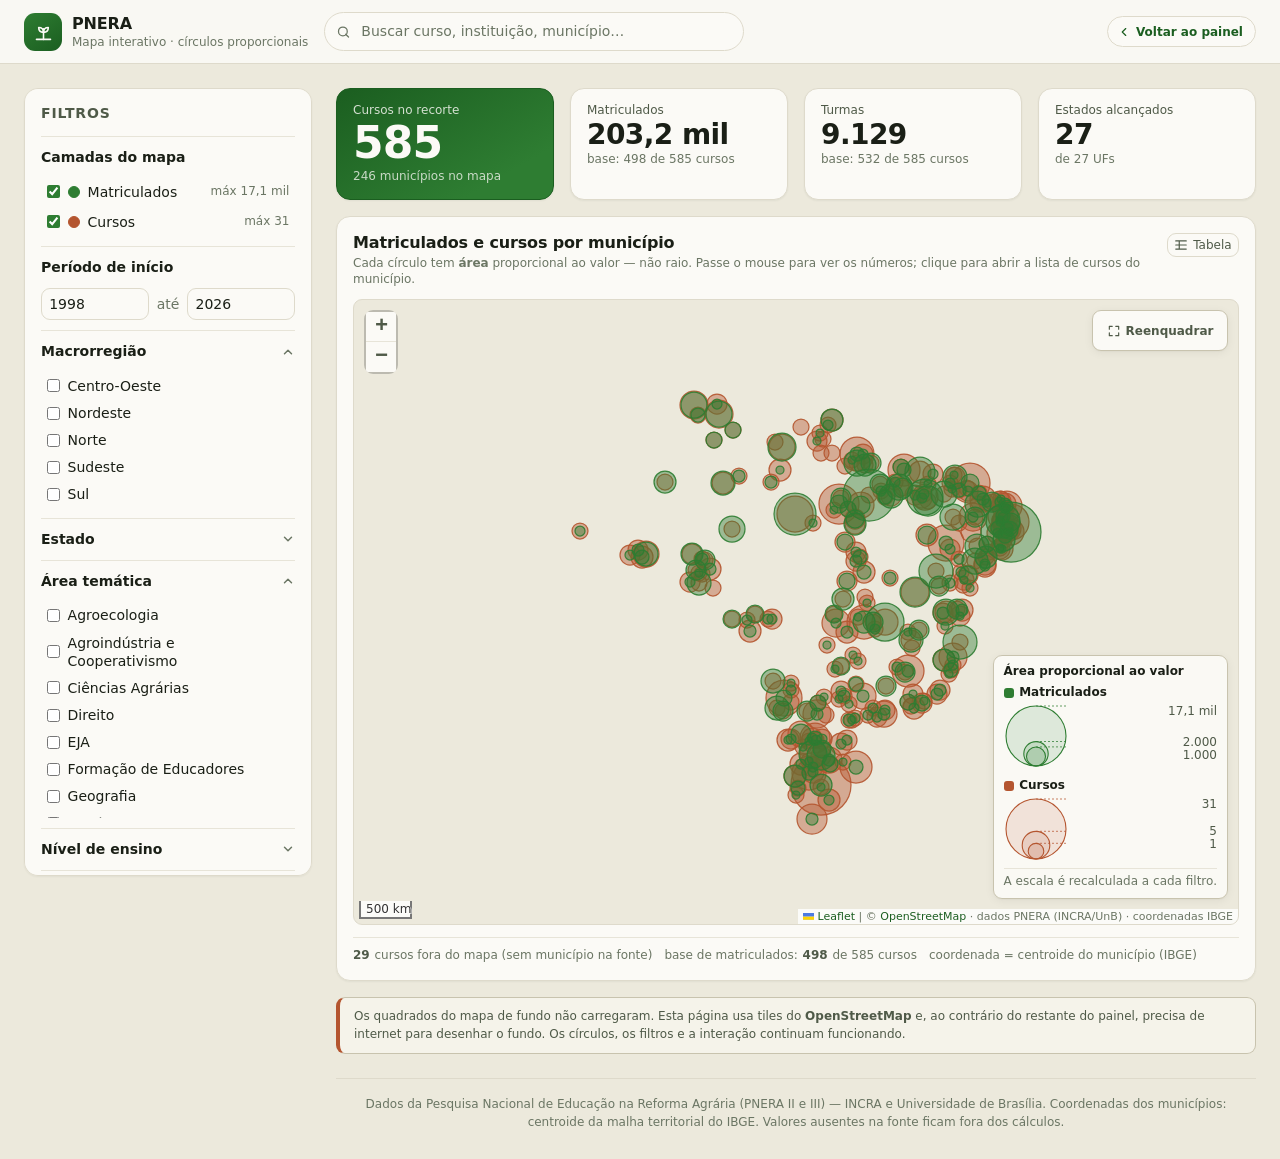
==== maps-interativo.html @ f341c3a2 "adicionado campo para selecionar todas as instituições de ensino / adicionar novo filtro cursos conc" ====
<!DOCTYPE html>
<html lang="pt-BR">
<head>
  <meta charset="utf-8">
  <meta name="viewport" content="width=device-width, initial-scale=1">
  <meta http-equiv="Cache-Control" content="no-cache">
  <title>PNERA — Mapa interativo dos cursos do Pronera</title>
  <meta name="description" content="Mapa interativo de círculos proporcionais: matriculados e cursos do Pronera por município, sobre base OpenStreetMap.">
  <link rel="icon" href="data:image/svg+xml,%3Csvg xmlns='http://www.w3.org/2000/svg' viewBox='0 0 32 32'%3E%3Crect width='32' height='32' rx='8' fill='%232E7D32'/%3E%3Cpath d='M16 27V12M16 18c-5 0-8-3-8-8 5 0 8 3 8 8zm0 0c5 0 8-3 8-8-5 0-8 3-8 8z' stroke='%23FBFAF6' stroke-width='2' stroke-linecap='round' fill='none'/%3E%3C/svg%3E">
  <!--
    Selo ?v= nos assets proprios, como no index.html: o projeto e estatico e sem
    build, entao o navegador cacheia CSS/JS por caminho. Ao publicar qualquer
    mudanca em assets/, incremente o numero em TODAS as linhas com ?v= aqui e no
    index.html. O vendor (bootstrap, chart.js, leaflet) fica de fora.
  -->
  <link rel="stylesheet" href="assets/vendor/bootstrap.min.css">
  <link rel="stylesheet" href="assets/vendor/leaflet.css">
  <link rel="stylesheet" href="assets/css/theme.css?v=11">
  <link rel="stylesheet" href="assets/css/app.css?v=11">
  <link rel="stylesheet" href="assets/css/maps-interativo.css?v=11">
</head>
<body>
  <a class="skip-link" href="#mapa">Ir para o mapa</a>

  <header class="topbar">
    <a class="brand" href="index.html">
      <span class="brand__mark" aria-hidden="true">
        <svg viewBox="0 0 24 24" fill="none" stroke="currentColor" stroke-width="1.8" stroke-linecap="round" stroke-linejoin="round">
          <path d="M12 21V9"/>
          <path d="M12 13c-3.5 0-5.5-2-5.5-5.5C10 7.5 12 9.5 12 13z"/>
          <path d="M12 13c3.5 0 5.5-2 5.5-5.5C14 7.5 12 9.5 12 13z"/>
          <path d="M4 21h16"/>
        </svg>
      </span>
      <span>
        <span class="brand__title">PNERA</span>
        <span class="brand__sub d-block">Mapa interativo · círculos proporcionais</span>
      </span>
    </a>

    <div class="topbar__search">
      <svg viewBox="0 0 24 24" fill="none" stroke="currentColor" stroke-width="2" stroke-linecap="round" aria-hidden="true">
        <circle cx="11" cy="11" r="7"/><path d="M20 20l-4.5-4.5"/>
      </svg>
      <label class="visually-hidden" for="busca">Buscar curso, instituição ou município</label>
      <input type="search" id="busca" placeholder="Buscar curso, instituição, município…" autocomplete="off">
      <button type="button" class="clear-search" aria-label="Limpar busca" hidden>&times;</button>
    </div>

    <button class="icon-btn d-lg-none ms-auto" type="button" data-bs-toggle="offcanvas"
            data-bs-target="#offcanvasFiltros" aria-controls="offcanvasFiltros">
      <svg viewBox="0 0 24 24" fill="none" stroke="currentColor" stroke-width="2" stroke-linecap="round" aria-hidden="true">
        <path d="M4 6h16M7 12h10M10 18h4"/>
      </svg>
      Filtros
    </button>

    <a class="topbar__back d-none d-lg-inline-flex ms-auto" href="index.html">
      <svg viewBox="0 0 24 24" fill="none" stroke="currentColor" stroke-width="2" stroke-linecap="round" stroke-linejoin="round" aria-hidden="true">
        <path d="M15 18l-6-6 6-6"/>
      </svg>
      Voltar ao painel
    </a>
  </header>

  <div class="shell">
    <aside class="filters-desktop" aria-label="Filtros do mapa">
      <div class="filters-panel" id="filtros-desktop"></div>
    </aside>

    <div class="offcanvas offcanvas-start d-lg-none" tabindex="-1" id="offcanvasFiltros"
         aria-labelledby="offcanvasFiltrosTitulo">
      <div class="offcanvas-header">
        <h2 class="offcanvas-title h6 mb-0" id="offcanvasFiltrosTitulo">Filtros</h2>
        <button type="button" class="btn-close" data-bs-dismiss="offcanvas" aria-label="Fechar"></button>
      </div>
      <div class="offcanvas-body">
        <div class="filters-panel" id="filtros-mobile"></div>
      </div>
    </div>

    <!-- Mesma mecanica do painel: a lista de filtros ativos mora ao lado. -->
    <div class="offcanvas offcanvas-end chips-panel" tabindex="-1" id="offcanvasAtivos"
         aria-labelledby="offcanvasAtivosTitulo">
      <div class="offcanvas-header">
        <h2 class="offcanvas-title h6 mb-0" id="offcanvasAtivosTitulo">Filtros ativos</h2>
        <button type="button" class="btn-close" data-bs-dismiss="offcanvas" aria-label="Fechar"></button>
      </div>
      <div class="offcanvas-body">
        <div class="chips__list" id="chips-lista"></div>
      </div>
      <div class="chips-panel__foot">
        <button type="button" class="btn btn-outline-secondary w-100 js-limpar-chips">
          Limpar todos os filtros
        </button>
      </div>
    </div>

    <main>
      <h1 class="visually-hidden">Mapa interativo dos cursos do Pronera por município</h1>

      <div class="chips" id="chips" aria-live="polite" aria-label="Filtros ativos"></div>
      <div class="kpi-row" id="kpis"></div>

      <section class="card" aria-labelledby="tituloMapa">
        <div class="card__head">
          <div>
            <h2 class="card__title" id="tituloMapa">Matriculados e cursos por município</h2>
            <p class="card__hint">
              Cada círculo tem <strong>área</strong> proporcional ao valor — não raio.
              Passe o mouse para ver os números; clique para abrir a lista de cursos do município.
            </p>
          </div>
          <div class="card__tools">
            <button type="button" class="icon-btn" id="btnTabela" aria-pressed="false">
              <svg viewBox="0 0 24 24" fill="none" stroke="currentColor" stroke-width="2" stroke-linecap="round" aria-hidden="true">
                <path d="M3 5h18M3 12h18M3 19h18M9 5v14"/>
              </svg>
              Tabela
            </button>
          </div>
        </div>

        <div id="mapa" class="mapa" tabindex="-1"></div>
        <div class="table-view" id="tabelaMun" hidden></div>

        <div class="card__foot" id="rodapeMapa"></div>
      </section>

      <p class="aviso-rede" id="avisoRede" hidden>
        Os quadrados do mapa de fundo não carregaram. Esta página usa tiles do
        <strong>OpenStreetMap</strong> e, ao contrário do restante do painel, precisa de
        internet para desenhar o fundo. Os círculos, os filtros e a interação continuam
        funcionando.
      </p>

      <footer class="mt-4 pt-3 text-center" style="border-top:1px solid var(--border)">
        <p class="mb-1" style="font-size:var(--step--1);color:var(--ink-muted)">
          Dados da Pesquisa Nacional de Educação na Reforma Agrária (PNERA II e III) —
          INCRA e Universidade de Brasília. Coordenadas dos municípios: centroide da malha
          territorial do IBGE. Valores ausentes na fonte ficam fora dos cálculos.
        </p>
      </footer>
    </main>
  </div>

  <!-- Detalhe dos cursos de um municipio -->
  <div class="modal fade" id="modalMunicipio" tabindex="-1" aria-labelledby="modalMunicipioTitulo" aria-hidden="true">
    <div class="modal-dialog modal-lg modal-dialog-scrollable modal-dialog-centered">
      <div class="modal-content" style="background:var(--surface);border-color:var(--border)">
        <div class="modal-header">
          <h2 class="modal-title h6 mb-0" id="modalMunicipioTitulo"></h2>
          <button type="button" class="btn-close" data-bs-dismiss="modal" aria-label="Fechar"></button>
        </div>
        <div class="modal-body"></div>
      </div>
    </div>
  </div>

  <script src="assets/vendor/bootstrap.bundle.min.js"></script>
  <script src="assets/vendor/leaflet.js"></script>
  <script src="assets/js/dataset.js?v=11"></script>
  <script src="assets/js/data.js?v=11"></script>
  <script src="assets/js/municipio-coords.js?v=11"></script>
  <script src="assets/js/maps-interativo.js?v=11"></script>
</body>
</html>
---- assets/vendor/leaflet.css ----
/* required styles */

.leaflet-pane,
.leaflet-tile,
.leaflet-marker-icon,
.leaflet-marker-shadow,
.leaflet-tile-container,
.leaflet-pane > svg,
.leaflet-pane > canvas,
.leaflet-zoom-box,
.leaflet-image-layer,
.leaflet-layer {
	position: absolute;
	left: 0;
	top: 0;
	}
.leaflet-container {
	overflow: hidden;
	}
.leaflet-tile,
.leaflet-marker-icon,
.leaflet-marker-shadow {
	-webkit-user-select: none;
	   -moz-user-select: none;
	        user-select: none;
	  -webkit-user-drag: none;
	}
/* Prevents IE11 from highlighting tiles in blue */
.leaflet-tile::selection {
	background: transparent;
}
/* Safari renders non-retina tile on retina better with this, but Chrome is worse */
.leaflet-safari .leaflet-tile {
	image-rendering: -webkit-optimize-contrast;
	}
/* hack that prevents hw layers "stretching" when loading new tiles */
.leaflet-safari .leaflet-tile-container {
	width: 1600px;
	height: 1600px;
	-webkit-transform-origin: 0 0;
	}
.leaflet-marker-icon,
.leaflet-marker-shadow {
	display: block;
	}
/* .leaflet-container svg: reset svg max-width decleration shipped in Joomla! (joomla.org) 3.x */
/* .leaflet-container img: map is broken in FF if you have max-width: 100% on tiles */
.leaflet-container .leaflet-overlay-pane svg {
	max-width: none !important;
	max-height: none !important;
	}
.leaflet-container .leaflet-marker-pane img,
.leaflet-container .leaflet-shadow-pane img,
.leaflet-container .leaflet-tile-pane img,
.leaflet-container img.leaflet-image-layer,
.leaflet-container .leaflet-tile {
	max-width: none !important;
	max-height: none !important;
	width: auto;
	padding: 0;
	}

.leaflet-container img.leaflet-tile {
	/* See: https://bugs.chromium.org/p/chromium/issues/detail?id=600120 */
	mix-blend-mode: plus-lighter;
}

.leaflet-container.leaflet-touch-zoom {
	-ms-touch-action: pan-x pan-y;
	touch-action: pan-x pan-y;
	}
.leaflet-container.leaflet-touch-drag {
	-ms-touch-action: pinch-zoom;
	/* Fallback for FF which doesn't support pinch-zoom */
	touch-action: none;
	touch-action: pinch-zoom;
}
.leaflet-container.leaflet-touch-drag.leaflet-touch-zoom {
	-ms-touch-action: none;
	touch-action: none;
}
.leaflet-container {
	-webkit-tap-highlight-color: transparent;
}
.leaflet-container a {
	-webkit-tap-highlight-color: rgba(51, 181, 229, 0.4);
}
.leaflet-tile {
	filter: inherit;
	visibility: hidden;
	}
.leaflet-tile-loaded {
	visibility: inherit;
	}
.leaflet-zoom-box {
	width: 0;
	height: 0;
	-moz-box-sizing: border-box;
	     box-sizing: border-box;
	z-index: 800;
	}
/* workaround for https://bugzilla.mozilla.org/show_bug.cgi?id=888319 */
.leaflet-overlay-pane svg {
	-moz-user-select: none;
	}

.leaflet-pane         { z-index: 400; }

.leaflet-tile-pane    { z-index: 200; }
.leaflet-overlay-pane { z-index: 400; }
.leaflet-shadow-pane  { z-index: 500; }
.leaflet-marker-pane  { z-index: 600; }
.leaflet-tooltip-pane   { z-index: 650; }
.leaflet-popup-pane   { z-index: 700; }

.leaflet-map-pane canvas { z-index: 100; }
.leaflet-map-pane svg    { z-index: 200; }

.leaflet-vml-shape {
	width: 1px;
	height: 1px;
	}
.lvml {
	behavior: url(#default#VML);
	display: inline-block;
	position: absolute;
	}


/* control positioning */

.leaflet-control {
	position: relative;
	z-index: 800;
	pointer-events: visiblePainted; /* IE 9-10 doesn't have auto */
	pointer-events: auto;
	}
.leaflet-top,
.leaflet-bottom {
	position: absolute;
	z-index: 1000;
	pointer-events: none;
	}
.leaflet-top {
	top: 0;
	}
.leaflet-right {
	right: 0;
	}
.leaflet-bottom {
	bottom: 0;
	}
.leaflet-left {
	left: 0;
	}
.leaflet-control {
	float: left;
	clear: both;
	}
.leaflet-right .leaflet-control {
	float: right;
	}
.leaflet-top .leaflet-control {
	margin-top: 10px;
	}
.leaflet-bottom .leaflet-control {
	margin-bottom: 10px;
	}
.leaflet-left .leaflet-control {
	margin-left: 10px;
	}
.leaflet-right .leaflet-control {
	margin-right: 10px;
	}


/* zoom and fade animations */

.leaflet-fade-anim .leaflet-popup {
	opacity: 0;
	-webkit-transition: opacity 0.2s linear;
	   -moz-transition: opacity 0.2s linear;
	        transition: opacity 0.2s linear;
	}
.leaflet-fade-anim .leaflet-map-pane .leaflet-popup {
	opacity: 1;
	}
.leaflet-zoom-animated {
	-webkit-transform-origin: 0 0;
	    -ms-transform-origin: 0 0;
	        transform-origin: 0 0;
	}
svg.leaflet-zoom-animated {
	will-change: transform;
}

.leaflet-zoom-anim .leaflet-zoom-animated {
	-webkit-transition: -webkit-transform 0.25s cubic-bezier(0,0,0.25,1);
	   -moz-transition:    -moz-transform 0.25s cubic-bezier(0,0,0.25,1);
	        transition:         transform 0.25s cubic-bezier(0,0,0.25,1);
	}
.leaflet-zoom-anim .leaflet-tile,
.leaflet-pan-anim .leaflet-tile {
	-webkit-transition: none;
	   -moz-transition: none;
	        transition: none;
	}

.leaflet-zoom-anim .leaflet-zoom-hide {
	visibility: hidden;
	}


/* cursors */

.leaflet-interactive {
	cursor: pointer;
	}
.leaflet-grab {
	cursor: -webkit-grab;
	cursor:    -moz-grab;
	cursor:         grab;
	}
.leaflet-crosshair,
.leaflet-crosshair .leaflet-interactive {
	cursor: crosshair;
	}
.leaflet-popup-pane,
.leaflet-control {
	cursor: auto;
	}
.leaflet-dragging .leaflet-grab,
.leaflet-dragging .leaflet-grab .leaflet-interactive,
.leaflet-dragging .leaflet-marker-draggable {
	cursor: move;
	cursor: -webkit-grabbing;
	cursor:    -moz-grabbing;
	cursor:         grabbing;
	}

/* marker & overlays interactivity */
.leaflet-marker-icon,
.leaflet-marker-shadow,
.leaflet-image-layer,
.leaflet-pane > svg path,
.leaflet-tile-container {
	pointer-events: none;
	}

.leaflet-marker-icon.leaflet-interactive,
.leaflet-image-layer.leaflet-interactive,
.leaflet-pane > svg path.leaflet-interactive,
svg.leaflet-image-layer.leaflet-interactive path {
	pointer-events: visiblePainted; /* IE 9-10 doesn't have auto */
	pointer-events: auto;
	}

/* visual tweaks */

.leaflet-container {
	background: #ddd;
	outline-offset: 1px;
	}
.leaflet-container a {
	color: #0078A8;
	}
.leaflet-zoom-box {
	border: 2px dotted #38f;
	background: rgba(255,255,255,0.5);
	}


/* general typography */
.leaflet-container {
	font-family: "Helvetica Neue", Arial, Helvetica, sans-serif;
	font-size: 12px;
	font-size: 0.75rem;
	line-height: 1.5;
	}


/* general toolbar styles */

.leaflet-bar {
	box-shadow: 0 1px 5px rgba(0,0,0,0.65);
	border-radius: 4px;
	}
.leaflet-bar a {
	background-color: #fff;
	border-bottom: 1px solid #ccc;
	width: 26px;
	height: 26px;
	line-height: 26px;
	display: block;
	text-align: center;
	text-decoration: none;
	color: black;
	}
.leaflet-bar a,
.leaflet-control-layers-toggle {
	background-position: 50% 50%;
	background-repeat: no-repeat;
	display: block;
	}
.leaflet-bar a:hover,
.leaflet-bar a:focus {
	background-color: #f4f4f4;
	}
.leaflet-bar a:first-child {
	border-top-left-radius: 4px;
	border-top-right-radius: 4px;
	}
.leaflet-bar a:last-child {
	border-bottom-left-radius: 4px;
	border-bottom-right-radius: 4px;
	border-bottom: none;
	}
.leaflet-bar a.leaflet-disabled {
	cursor: default;
	background-color: #f4f4f4;
	color: #bbb;
	}

.leaflet-touch .leaflet-bar a {
	width: 30px;
	height: 30px;
	line-height: 30px;
	}
.leaflet-touch .leaflet-bar a:first-child {
	border-top-left-radius: 2px;
	border-top-right-radius: 2px;
	}
.leaflet-touch .leaflet-bar a:last-child {
	border-bottom-left-radius: 2px;
	border-bottom-right-radius: 2px;
	}

/* zoom control */

.leaflet-control-zoom-in,
.leaflet-control-zoom-out {
	font: bold 18px 'Lucida Console', Monaco, monospace;
	text-indent: 1px;
	}

.leaflet-touch .leaflet-control-zoom-in, .leaflet-touch .leaflet-control-zoom-out  {
	font-size: 22px;
	}


/* layers control */

.leaflet-control-layers {
	box-shadow: 0 1px 5px rgba(0,0,0,0.4);
	background: #fff;
	border-radius: 5px;
	}
.leaflet-control-layers-toggle {
	background-image: url(images/layers.png);
	width: 36px;
	height: 36px;
	}
.leaflet-retina .leaflet-control-layers-toggle {
	background-image: url(images/layers-2x.png);
	background-size: 26px 26px;
	}
.leaflet-touch .leaflet-control-layers-toggle {
	width: 44px;
	height: 44px;
	}
.leaflet-control-layers .leaflet-control-layers-list,
.leaflet-control-layers-expanded .leaflet-control-layers-toggle {
	display: none;
	}
.leaflet-control-layers-expanded .leaflet-control-layers-list {
	display: block;
	position: relative;
	}
.leaflet-control-layers-expanded {
	padding: 6px 10px 6px 6px;
	color: #333;
	background: #fff;
	}
.leaflet-control-layers-scrollbar {
	overflow-y: scroll;
	overflow-x: hidden;
	padding-right: 5px;
	}
.leaflet-control-layers-selector {
	margin-top: 2px;
	position: relative;
	top: 1px;
	}
.leaflet-control-layers label {
	display: block;
	font-size: 13px;
	font-size: 1.08333em;
	}
.leaflet-control-layers-separator {
	height: 0;
	border-top: 1px solid #ddd;
	margin: 5px -10px 5px -6px;
	}

/* Default icon URLs */
.leaflet-default-icon-path { /* used only in path-guessing heuristic, see L.Icon.Default */
	background-image: url(images/marker-icon.png);
	}


/* attribution and scale controls */

.leaflet-container .leaflet-control-attribution {
	background: #fff;
	background: rgba(255, 255, 255, 0.8);
	margin: 0;
	}
.leaflet-control-attribution,
.leaflet-control-scale-line {
	padding: 0 5px;
	color: #333;
	line-height: 1.4;
	}
.leaflet-control-attribution a {
	text-decoration: none;
	}
.leaflet-control-attribution a:hover,
.leaflet-control-attribution a:focus {
	text-decoration: underline;
	}
.leaflet-attribution-flag {
	display: inline !important;
	vertical-align: baseline !important;
	width: 1em;
	height: 0.6669em;
	}
.leaflet-left .leaflet-control-scale {
	margin-left: 5px;
	}
.leaflet-bottom .leaflet-control-scale {
	margin-bottom: 5px;
	}
.leaflet-control-scale-line {
	border: 2px solid #777;
	border-top: none;
	line-height: 1.1;
	padding: 2px 5px 1px;
	white-space: nowrap;
	-moz-box-sizing: border-box;
	     box-sizing: border-box;
	background: rgba(255, 255, 255, 0.8);
	text-shadow: 1px 1px #fff;
	}
.leaflet-control-scale-line:not(:first-child) {
	border-top: 2px solid #777;
	border-bottom: none;
	margin-top: -2px;
	}
.leaflet-control-scale-line:not(:first-child):not(:last-child) {
	border-bottom: 2px solid #777;
	}

.leaflet-touch .leaflet-control-attribution,
.leaflet-touch .leaflet-control-layers,
.leaflet-touch .leaflet-bar {
	box-shadow: none;
	}
.leaflet-touch .leaflet-control-layers,
.leaflet-touch .leaflet-bar {
	border: 2px solid rgba(0,0,0,0.2);
	background-clip: padding-box;
	}


/* popup */

.leaflet-popup {
	position: absolute;
	text-align: center;
	margin-bottom: 20px;
	}
.leaflet-popup-content-wrapper {
	padding: 1px;
	text-align: left;
	border-radius: 12px;
	}
.leaflet-popup-content {
	margin: 13px 24px 13px 20px;
	line-height: 1.3;
	font-size: 13px;
	font-size: 1.08333em;
	min-height: 1px;
	}
.leaflet-popup-content p {
	margin: 17px 0;
	margin: 1.3em 0;
	}
.leaflet-popup-tip-container {
	width: 40px;
	height: 20px;
	position: absolute;
	left: 50%;
	margin-top: -1px;
	margin-left: -20px;
	overflow: hidden;
	pointer-events: none;
	}
.leaflet-popup-tip {
	width: 17px;
	height: 17px;
	padding: 1px;

	margin: -10px auto 0;
	pointer-events: auto;

	-webkit-transform: rotate(45deg);
	   -moz-transform: rotate(45deg);
	    -ms-transform: rotate(45deg);
	        transform: rotate(45deg);
	}
.leaflet-popup-content-wrapper,
.leaflet-popup-tip {
	background: white;
	color: #333;
	box-shadow: 0 3px 14px rgba(0,0,0,0.4);
	}
.leaflet-container a.leaflet-popup-close-button {
	position: absolute;
	top: 0;
	right: 0;
	border: none;
	text-align: center;
	width: 24px;
	height: 24px;
	font: 16px/24px Tahoma, Verdana, sans-serif;
	color: #757575;
	text-decoration: none;
	background: transparent;
	}
.leaflet-container a.leaflet-popup-close-button:hover,
.leaflet-container a.leaflet-popup-close-button:focus {
	color: #585858;
	}
.leaflet-popup-scrolled {
	overflow: auto;
	}

.leaflet-oldie .leaflet-popup-content-wrapper {
	-ms-zoom: 1;
	}
.leaflet-oldie .leaflet-popup-tip {
	width: 24px;
	margin: 0 auto;

	-ms-filter: "progid:DXImageTransform.Microsoft.Matrix(M11=0.70710678, M12=0.70710678, M21=-0.70710678, M22=0.70710678)";
	filter: progid:DXImageTransform.Microsoft.Matrix(M11=0.70710678, M12=0.70710678, M21=-0.70710678, M22=0.70710678);
	}

.leaflet-oldie .leaflet-control-zoom,
.leaflet-oldie .leaflet-control-layers,
.leaflet-oldie .leaflet-popup-content-wrapper,
.leaflet-oldie .leaflet-popup-tip {
	border: 1px solid #999;
	}


/* div icon */

.leaflet-div-icon {
	background: #fff;
	border: 1px solid #666;
	}


/* Tooltip */
/* Base styles for the element that has a tooltip */
.leaflet-tooltip {
	position: absolute;
	padding: 6px;
	background-color: #fff;
	border: 1px solid #fff;
	border-radius: 3px;
	color: #222;
	white-space: nowrap;
	-webkit-user-select: none;
	-moz-user-select: none;
	-ms-user-select: none;
	user-select: none;
	pointer-events: none;
	box-shadow: 0 1px 3px rgba(0,0,0,0.4);
	}
.leaflet-tooltip.leaflet-interactive {
	cursor: pointer;
	pointer-events: auto;
	}
.leaflet-tooltip-top:before,
.leaflet-tooltip-bottom:before,
.leaflet-tooltip-left:before,
.leaflet-tooltip-right:before {
	position: absolute;
	pointer-events: none;
	border: 6px solid transparent;
	background: transparent;
	content: "";
	}

/* Directions */

.leaflet-tooltip-bottom {
	margin-top: 6px;
}
.leaflet-tooltip-top {
	margin-top: -6px;
}
.leaflet-tooltip-bottom:before,
.leaflet-tooltip-top:before {
	left: 50%;
	margin-left: -6px;
	}
.leaflet-tooltip-top:before {
	bottom: 0;
	margin-bottom: -12px;
	border-top-color: #fff;
	}
.leaflet-tooltip-bottom:before {
	top: 0;
	margin-top: -12px;
	margin-left: -6px;
	border-bottom-color: #fff;
	}
.leaflet-tooltip-left {
	margin-left: -6px;
}
.leaflet-tooltip-right {
	margin-left: 6px;
}
.leaflet-tooltip-left:before,
.leaflet-tooltip-right:before {
	top: 50%;
	margin-top: -6px;
	}
.leaflet-tooltip-left:before {
	right: 0;
	margin-right: -12px;
	border-left-color: #fff;
	}
.leaflet-tooltip-right:before {
	left: 0;
	margin-left: -12px;
	border-right-color: #fff;
	}

/* Printing */

@media print {
	/* Prevent printers from removing background-images of controls. */
	.leaflet-control {
		-webkit-print-color-adjust: exact;
		print-color-adjust: exact;
		}
	}
---- assets/css/theme.css ----
/* =============================================================================
   PNERA — design tokens
   Paleta "agro" light. Todos os valores foram validados (nao escolhidos a olho):
   - Categoricas: 7 slots, ordem fixa, pior par adjacente CVD ΔE 16.6 e visao
     normal ΔE 20.6 (OKLab x100; alvo 8 / piso 15). Os tres primeiros slots
     tambem passam em "all-pairs", exigencia de mapa e dispersao.
   - Slots 2 (milho) e 6 (broto) ficam abaixo de 3:1 na superficie: por isso todo
     grafico traz rotulo direto e uma visao em tabela.
   - Rampa sequencial: verde, 5 passos, lightness monotona e degraus >= 0.06.
     O passo mais claro recua ate a superficie de proposito ("perto de zero" na
     matriz area x nivel). O mapa e monocromatico: a malha das UFs fica no
     neutro --seq-empty e o dado vive nos circulos por municipio.
   - Tinta: primaria 16.1:1, secundaria 7.0:1, muted 4.6:1 sobre a superficie.
   ========================================================================== */

:root {
  color-scheme: light;

  /* --- superficies --------------------------------------------------------- */
  --surface: #FBFAF6;          /* superficie dos cartoes e dos graficos */
  --surface-2: #F5F3EA;        /* faixas internas, cabecalho de tabela */
  --plane: #ECE9DC;            /* plano da pagina, tom trigo */
  --plane-deep: #E3DFCD;

  /* --- tinta --------------------------------------------------------------- */
  --ink: #1A1F16;
  --ink-2: #4F5A48;
  --ink-muted: #6B7664;
  --ink-on-dark: #FBFAF6;

  /* --- linhas -------------------------------------------------------------- */
  --grid: #E7E4D8;
  --baseline: #CFCBBB;
  --border: #DEDACB;
  --border-strong: #C8C3AE;
  --ring: rgba(46, 125, 50, 0.28);

  /* --- categoricas (ordem fixa — nunca reciclar, nunca gerar um 8o) -------- */
  --series-1: #2E7D32;   /* folha    */
  --series-2: #D9A81C;   /* milho    */
  --series-3: #0F6E9E;   /* agua     */
  --series-4: #B4552F;   /* terracota*/
  --series-5: #6A4C93;   /* uva      */
  --series-6: #79B347;   /* broto    */
  --series-7: #96551F;   /* terra    */
  --series-other: #9AA394; /* "Outros" — cinza, nunca um 8o slot inventado */

  /* --- rampa sequencial (magnitude) --------------------------------------- */
  --seq-1: #CFE5C6;
  --seq-2: #9FCE93;
  --seq-3: #6DAF60;
  --seq-4: #46893C;
  --seq-5: #23662A;
  --seq-empty: #E8E5D8;  /* sem dados */

  /* --- divergente (realizado vs meta): terracota <-> folha, meio neutro --- */
  --div-neg: #B4552F;
  --div-mid: #E7E4D8;
  --div-pos: #2E7D32;

  /* --- marca --------------------------------------------------------------- */
  --brand: #2E7D32;
  --brand-deep: #1B5E20;
  --brand-wash: #EDF4E9;

  /* --- forma e profundidade ----------------------------------------------- */
  --radius: 14px;
  --radius-sm: 9px;
  --radius-pill: 999px;
  --shadow-sm: 0 1px 2px rgba(26, 31, 22, 0.05);
  --shadow: 0 2px 10px rgba(26, 31, 22, 0.06), 0 1px 2px rgba(26, 31, 22, 0.04);
  --shadow-lg: 0 12px 32px rgba(26, 31, 22, 0.12);

  /* --- tipografia --------------------------------------------------------- */
  --font: system-ui, -apple-system, 'Segoe UI', Roboto, sans-serif;
  --step--1: 0.75rem;
  --step-0: 0.875rem;
  --step-1: 1rem;
  --step-2: 1.25rem;
  --step-3: 1.75rem;
  --step-4: clamp(2rem, 1.6rem + 1.6vw, 2.75rem);

  /* --- ritmo -------------------------------------------------------------- */
  --gap: 1rem;
  --gap-lg: 1.5rem;
  --sidebar-w: 288px;
  --topbar-h: 64px;

  /* --- Bootstrap: reescreve as variaveis nativas em vez de brigar com elas - */
  --bs-body-bg: var(--plane);
  --bs-body-color: var(--ink);
  --bs-body-font-family: var(--font);
  --bs-body-font-size: var(--step-0);
  --bs-border-color: var(--border);
  --bs-border-radius: var(--radius-sm);
  --bs-primary: var(--brand);
  --bs-primary-rgb: 46, 125, 50;
  --bs-link-color: var(--brand-deep);
  --bs-link-hover-color: var(--brand);
  --bs-emphasis-color: var(--ink);
  --bs-secondary-color: var(--ink-2);
  --bs-tertiary-bg: var(--surface-2);
  --bs-focus-ring-color: var(--ring);
  --bs-focus-ring-width: 3px;
}

/* A pagina e deliberadamente light (pedido do projeto). Ainda assim pintamos
   fundo e tinta explicitamente para nao herdar o tema escuro do sistema. */
html {
  background: var(--plane);
  color-scheme: light;
}
---- assets/css/app.css ----
/* =============================================================================
   PNERA — layout e componentes
   ========================================================================== */

body {
  background: var(--plane);
  color: var(--ink);
  font-family: var(--font);
  font-size: var(--step-0);
  -webkit-font-smoothing: antialiased;
  min-height: 100vh;
}

*:focus-visible {
  outline: 3px solid var(--ring);
  outline-offset: 2px;
  border-radius: 4px;
}

/* Atalho para quem navega por teclado. */
.skip-link {
  position: absolute;
  left: 0.5rem;
  top: -3rem;
  z-index: 2000;
  padding: 0.5rem 0.875rem;
  background: var(--brand);
  color: var(--ink-on-dark);
  border-radius: var(--radius-sm);
  transition: top 0.15s ease;
}
.skip-link:focus { top: 0.5rem; }

/* ---------------------------------------------------------------- topbar --- */

.topbar {
  position: sticky;
  top: 0;
  z-index: 1030;
  min-height: var(--topbar-h);
  background: color-mix(in srgb, var(--surface) 88%, transparent);
  backdrop-filter: blur(10px);
  border-bottom: 1px solid var(--border);
  display: flex;
  align-items: center;
  gap: var(--gap);
  padding: 0.625rem clamp(0.75rem, 2vw, 1.5rem);
  flex-wrap: wrap;
}

.brand {
  display: flex;
  align-items: center;
  gap: 0.625rem;
  text-decoration: none;
  color: inherit;
  flex: 0 0 auto;
}
.brand__mark {
  width: 38px;
  height: 38px;
  border-radius: 11px;
  background: linear-gradient(145deg, var(--series-1), var(--brand-deep));
  display: grid;
  place-items: center;
  color: var(--ink-on-dark);
  flex: 0 0 auto;
}
.brand__mark svg { width: 21px; height: 21px; }
.brand__title {
  font-size: var(--step-1);
  font-weight: 650;
  line-height: 1.1;
  letter-spacing: -0.01em;
}
.brand__sub {
  font-size: var(--step--1);
  color: var(--ink-muted);
  line-height: 1.2;
}

.topbar__search {
  flex: 1 1 240px;
  max-width: 420px;
  position: relative;
}
.topbar__search input {
  width: 100%;
  padding: 0.5rem 2rem 0.5rem 2.25rem;
  border: 1px solid var(--border);
  border-radius: var(--radius-pill);
  background: var(--surface);
  color: var(--ink);
  font-size: var(--step-0);
}
.topbar__search input::placeholder { color: var(--ink-muted); }
.topbar__search svg {
  position: absolute;
  left: 0.75rem;
  top: 50%;
  transform: translateY(-50%);
  width: 15px;
  height: 15px;
  color: var(--ink-muted);
  pointer-events: none;
}
.topbar__search .clear-search {
  position: absolute;
  right: 0.4rem;
  top: 50%;
  transform: translateY(-50%);
  border: 0;
  background: transparent;
  color: var(--ink-muted);
  line-height: 1;
  padding: 0.25rem 0.4rem;
  border-radius: 50%;
  cursor: pointer;
}
.topbar__search .clear-search:hover { background: var(--surface-2); color: var(--ink); }

.topbar__meta {
  font-size: var(--step--1);
  color: var(--ink-muted);
  text-align: right;
  line-height: 1.25;
}

/* ----------------------------------------------------------------- shell --- */

.shell {
  display: grid;
  grid-template-columns: var(--sidebar-w) minmax(0, 1fr);
  gap: var(--gap-lg);
  align-items: start;
  padding: var(--gap-lg) clamp(0.75rem, 2vw, 1.5rem);
  max-width: 1920px;
  margin-inline: auto;
}
@media (max-width: 991.98px) {
  .shell { grid-template-columns: minmax(0, 1fr); }
  .filters-desktop { display: none; }
}

.filters-panel {
  position: sticky;
  top: calc(var(--topbar-h) + var(--gap-lg));
  max-height: calc(100vh - var(--topbar-h) - var(--gap-lg) * 2);
  overflow-y: auto;
  overscroll-behavior: contain;
  background: var(--surface);
  border: 1px solid var(--border);
  border-radius: var(--radius);
  box-shadow: var(--shadow-sm);
  padding: var(--gap);
}
.offcanvas .filters-panel {
  position: static;
  max-height: none;
  border: 0;
  box-shadow: none;
  padding: 0;
  background: transparent;
}
/* O cabecalho do offcanvas ja diz "Filtros" — nao repetir dentro do painel. */
.offcanvas .filters-panel__head h2 { display: none; }
.offcanvas .filters-panel__head { justify-content: flex-end; margin-bottom: 0.5rem; }

.filters-panel__head {
  display: flex;
  align-items: baseline;
  justify-content: space-between;
  gap: 0.5rem;
  margin-bottom: 0.875rem;
}
.filters-panel__head h2 {
  font-size: var(--step-0);
  font-weight: 650;
  margin: 0;
  text-transform: uppercase;
  letter-spacing: 0.06em;
  color: var(--ink-2);
}

.filter-group { border-top: 1px solid var(--grid); }
.filter-group:first-of-type { border-top: 0; }
.filter-group__btn {
  width: 100%;
  display: flex;
  align-items: center;
  gap: 0.5rem;
  padding: 0.625rem 0;
  border: 0;
  background: transparent;
  color: var(--ink);
  font-size: var(--step-0);
  font-weight: 550;
  text-align: left;
  cursor: pointer;
}
.filter-group__btn .chev {
  margin-left: auto;
  transition: transform 0.18s ease;
  color: var(--ink-muted);
  flex: 0 0 auto;
}
.filter-group__btn[aria-expanded='true'] .chev { transform: rotate(180deg); }
.filter-group__count {
  font-size: var(--step--1);
  font-weight: 600;
  color: var(--brand-deep);
  background: var(--brand-wash);
  border-radius: var(--radius-pill);
  padding: 0.05rem 0.4rem;
}
.filter-group__body { padding-bottom: 0.625rem; }
.filter-group__scroll {
  max-height: 216px;
  overflow-y: auto;
  overscroll-behavior: contain;
  padding-right: 0.25rem;
}

.opt {
  display: flex;
  align-items: center;
  gap: 0.5rem;
  padding: 0.28rem 0.35rem;
  border-radius: var(--radius-sm);
  cursor: pointer;
  font-size: var(--step-0);
  line-height: 1.3;
}
.opt:hover { background: var(--surface-2); }
.opt input { flex: 0 0 auto; margin: 0; accent-color: var(--brand); }
.opt__label { flex: 1 1 auto; min-width: 0; }
.opt__n {
  flex: 0 0 auto;
  font-size: var(--step--1);
  color: var(--ink-muted);
  font-variant-numeric: tabular-nums;
}
.opt--empty { color: var(--ink-muted); }
.opt--empty .opt__label { text-decoration: line-through; }

.opt--todos {
  border-bottom: 1px solid var(--border);
  border-radius: 0;
  margin-bottom: 0.2rem;
}
.opt--todos .opt__label { font-weight: 600; }

.range-row { display: flex; align-items: center; gap: 0.5rem; }
.range-row input[type='number'] {
  width: 100%;
  padding: 0.3rem 0.45rem;
  border: 1px solid var(--border);
  border-radius: var(--radius-sm);
  background: var(--surface);
  color: var(--ink);
  font-variant-numeric: tabular-nums;
}

/* ------------------------------------------------------------ chips bar --- */

.chips {
  margin-bottom: var(--gap);
}
.chips:empty { display: none; }

/* Linha-resumo: sempre visível, ocupa uma só altura de texto. */
.chips__bar {
  display: flex;
  flex-wrap: wrap;
  align-items: center;
  gap: 0.5rem;
}
.chips__toggle {
  display: inline-flex;
  align-items: center;
  gap: 0.4rem;
  padding: 0.22rem 0.6rem 0.22rem 0.45rem;
  background: var(--brand-wash);
  border: 1px solid var(--series-1);
  border-radius: var(--radius-pill);
  font-size: var(--step--1);
  font-weight: 550;
  color: var(--ink);
  cursor: pointer;
}
.chips__toggle:hover { background: var(--surface); border-color: var(--brand-deep); }
.chips__caret { color: var(--ink-muted); font-size: 1.1em; line-height: 1; }
.chips__badge {
  display: inline-flex;
  align-items: center;
  justify-content: center;
  min-width: 1.35em;
  padding: 0 0.3em;
  border-radius: var(--radius-pill);
  background: var(--series-1);
  color: #fff;
  font-variant-numeric: tabular-nums;
}
.chips__resumo {
  font-size: var(--step--1);
  color: var(--ink-muted);
  font-variant-numeric: tabular-nums;
}

/* -------------------------------------------------- painel lateral ativos -- */

/* Largura confortável no desktop; tela cheia no celular. */
.chips-panel { --bs-offcanvas-width: 22rem; }
@media (max-width: 575.98px) {
  .chips-panel { --bs-offcanvas-width: 100%; }
}
.chips-panel .offcanvas-body { padding-top: 0.5rem; }
.chips-panel__resumo {
  font-size: var(--step--1);
  color: var(--ink-muted);
  font-variant-numeric: tabular-nums;
  margin-bottom: 0.75rem;
}
.chips-panel__foot {
  padding: var(--gap);
  border-top: 1px solid var(--border);
  background: var(--surface);
}

/* Dentro do painel os chips empilham: um por linha, rótulo inteiro à vista. */
.chips__list {
  display: flex;
  flex-direction: column;
  align-items: stretch;
  gap: 0.375rem;
}
.chip {
  display: inline-flex;
  align-items: center;
  gap: 0.35rem;
  padding: 0.22rem 0.35rem 0.22rem 0.6rem;
  background: var(--surface);
  border: 1px solid var(--border-strong);
  border-radius: var(--radius-pill);
  font-size: var(--step--1);
  color: var(--ink-2);
  max-width: 100%;
}
.chips__list .chip {
  border-radius: var(--radius-sm);
  padding: 0.35rem 0.35rem 0.35rem 0.6rem;
}
.chips__list .chip__x { margin-left: auto; }
.chip__dim { color: var(--ink-muted); flex: 0 0 auto; }
.chip__val {
  color: var(--ink);
  font-weight: 550;
  min-width: 0;
  overflow: hidden;
  text-overflow: ellipsis;
  white-space: nowrap;
}
.chip__x {
  border: 0;
  background: transparent;
  color: var(--ink-muted);
  line-height: 1;
  padding: 0.15rem 0.25rem;
  border-radius: 50%;
  cursor: pointer;
  flex: 0 0 auto;
}
.chip__x:hover { background: var(--plane-deep); color: var(--ink); }
.chips__clear {
  border: 0;
  background: transparent;
  color: var(--brand-deep);
  font-size: var(--step--1);
  font-weight: 600;
  text-decoration: underline;
  cursor: pointer;
  padding: 0.2rem 0.35rem;
}

/* -------------------------------------------------------------- tabs nav -- */

.viewnav {
  display: flex;
  gap: 0.25rem;
  background: var(--surface);
  border: 1px solid var(--border);
  border-radius: var(--radius-pill);
  padding: 0.25rem;
  margin-bottom: var(--gap);
  overflow-x: auto;
  scrollbar-width: none;
}
.viewnav::-webkit-scrollbar { display: none; }
.viewnav__btn {
  flex: 0 0 auto;
  display: inline-flex;
  align-items: center;
  gap: 0.4rem;
  border: 0;
  background: transparent;
  color: var(--ink-2);
  font-size: var(--step-0);
  font-weight: 550;
  padding: 0.45rem 0.9rem;
  border-radius: var(--radius-pill);
  cursor: pointer;
  white-space: nowrap;
}
.viewnav__btn:hover { background: var(--surface-2); color: var(--ink); }
.viewnav__btn[aria-selected='true'] {
  background: var(--brand);
  color: var(--ink-on-dark);
}

/* ---------------------------------------------------------------- cards --- */

.grid {
  display: grid;
  grid-template-columns: repeat(12, minmax(0, 1fr));
  gap: var(--gap);
  /* Cada cartao tem a altura do proprio conteudo. Esticar para igualar a linha
     produziria vao morto num cartao e barras espalhadas no outro. */
  align-items: start;
}
.span-3 { grid-column: span 3; }
.span-4 { grid-column: span 4; }
.span-5 { grid-column: span 5; }
.span-6 { grid-column: span 6; }
.span-7 { grid-column: span 7; }
.span-8 { grid-column: span 8; }
.span-12 { grid-column: span 12; }
@media (max-width: 1399.98px) {
  .span-3 { grid-column: span 6; }
}
@media (max-width: 991.98px) {
  .span-4, .span-5, .span-7, .span-8 { grid-column: span 12; }
  .span-6 { grid-column: span 12; }
}
@media (max-width: 575.98px) {
  .span-3 { grid-column: span 12; }
}

.card {
  background: var(--surface);
  border: 1px solid var(--border);
  border-radius: var(--radius);
  box-shadow: var(--shadow-sm);
  padding: var(--gap);
  display: flex;
  flex-direction: column;
  min-width: 0;
}

.card__head {
  display: flex;
  align-items: flex-start;
  gap: 0.5rem;
  margin-bottom: 0.75rem;
}
.card__title {
  font-size: var(--step-1);
  font-weight: 620;
  margin: 0;
  letter-spacing: -0.01em;
  line-height: 1.25;
}
.card__hint {
  font-size: var(--step--1);
  color: var(--ink-muted);
  margin: 0.15rem 0 0;
  line-height: 1.35;
}
.card__tools { margin-left: auto; display: flex; gap: 0.25rem; flex: 0 0 auto; }
.icon-btn {
  border: 1px solid var(--border);
  background: var(--surface);
  color: var(--ink-2);
  border-radius: var(--radius-sm);
  padding: 0.25rem 0.4rem;
  cursor: pointer;
  line-height: 1;
  display: inline-flex;
  align-items: center;
  gap: 0.3rem;
  font-size: var(--step--1);
}
.icon-btn:hover { background: var(--surface-2); color: var(--ink); }
.icon-btn[aria-pressed='true'] {
  background: var(--brand-wash);
  border-color: var(--series-1);
  color: var(--brand-deep);
}
.icon-btn svg { width: 14px; height: 14px; }

/* A altura ja inclui a faixa do eixo x, para nao criar scroll interno no cartao. */
.chart-box {
  position: relative;
  width: 100%;
  flex: 0 0 auto;
}
.chart-box canvas { display: block; width: 100% !important; }

.card__foot {
  margin-top: 0.75rem;
  padding-top: 0.5rem;
  border-top: 1px solid var(--grid);
  font-size: var(--step--1);
  color: var(--ink-muted);
  display: flex;
  gap: 0.75rem;
  flex-wrap: wrap;
  align-items: center;
}
.coverage { display: inline-flex; align-items: center; gap: 0.3rem; }
.coverage strong { color: var(--ink-2); font-weight: 620; }

/* --------------------------------------------------------- legenda / KPI -- */

.legend {
  display: flex;
  flex-wrap: wrap;
  gap: 0.25rem 0.875rem;
  margin-bottom: 0.5rem;
  font-size: var(--step--1);
  color: var(--ink-2);
}
.legend__item { display: inline-flex; align-items: center; gap: 0.35rem; }
.legend__swatch {
  width: 10px;
  height: 10px;
  border-radius: 3px;
  flex: 0 0 auto;
}
.legend__item--line .legend__swatch { height: 2px; width: 14px; border-radius: 2px; }

.kpi {
  background: var(--surface);
  border: 1px solid var(--border);
  border-radius: var(--radius);
  box-shadow: var(--shadow-sm);
  padding: 0.875rem var(--gap);
  display: flex;
  flex-direction: column;
  gap: 0.15rem;
  min-width: 0;
}
.kpi__label {
  font-size: var(--step--1);
  color: var(--ink-2);
  line-height: 1.25;
}
.kpi__value {
  font-size: var(--step-3);
  font-weight: 660;
  letter-spacing: -0.02em;
  line-height: 1.05;
  /* Numero grande: figuras proporcionais (tabular-nums so em colunas). */
}
.kpi__sub { font-size: var(--step--1); color: var(--ink-muted); line-height: 1.3; }

.kpi--hero {
  background: linear-gradient(150deg, var(--brand-deep), var(--series-1) 78%);
  border-color: var(--brand-deep);
  color: var(--ink-on-dark);
}
.kpi--hero .kpi__label { color: color-mix(in srgb, var(--ink-on-dark) 82%, transparent); }
.kpi--hero .kpi__sub { color: color-mix(in srgb, var(--ink-on-dark) 76%, transparent); }
.kpi--hero .kpi__value { font-size: var(--step-4); }

.kpi-row {
  display: grid;
  grid-template-columns: repeat(auto-fit, minmax(158px, 1fr));
  gap: var(--gap);
  margin-bottom: var(--gap);
}

/* ------------------------------------------------------------ table view -- */

.table-view {
  max-height: 340px;
  overflow: auto;
  overscroll-behavior: contain;
  border: 1px solid var(--grid);
  border-radius: var(--radius-sm);
}
.table-view table {
  width: 100%;
  border-collapse: collapse;
  font-size: var(--step--1);
}
.table-view th,
.table-view td {
  padding: 0.4rem 0.6rem;
  border-bottom: 1px solid var(--grid);
  text-align: left;
  white-space: nowrap;
}
.table-view thead th {
  position: sticky;
  top: 0;
  background: var(--surface-2);
  color: var(--ink-2);
  font-weight: 600;
  z-index: 1;
}
.table-view td.num,
.table-view th.num {
  text-align: right;
  font-variant-numeric: tabular-nums;
}
.table-view tbody tr:last-child td { border-bottom: 0; }
.table-view tbody tr:hover { background: var(--surface-2); }

/* --------------------------------------------------------------- o mapa --- */

.map-wrap {
  display: grid;
  grid-template-columns: minmax(0, 1fr);
  gap: 0.5rem;
}
.map-svg { width: 100%; height: auto; display: block; overflow: visible; }
/* Malha calada: preenchimento neutro vindo do JS e divisa hairline, para o
   estado existir como referencia sem competir com os circulos. */
.map-uf {
  stroke: var(--border-strong);
  stroke-width: 1;
  cursor: pointer;
  transition: fill 0.18s ease;
}
.map-uf:hover { stroke: var(--ink); stroke-width: 1.6; }
.map-uf.is-active { stroke: var(--ink); stroke-width: 2; }

/* Circulos por municipio. O anel na cor da superficie separa vizinhos que se
   sobrepoem; a cor de preenchimento vem do JS (slot categorico). */
.map-dot {
  stroke: var(--surface);
  stroke-width: 1.5;
  cursor: pointer;
}
.map-dot:hover,
.map-dot:focus-visible {
  stroke: var(--ink);
  stroke-width: 3;
  outline: none;
}

/* Aparato cartografico: cruzetas de coordenada, norte, escala grafica e a
   legenda dos circulos. Tudo dentro do SVG, em unidades do viewBox (largura
   1000) — nao em pixels de tela. `pointer-events: none` e obrigatorio: sem
   isso o aparato intercepta o clique e o tooltip da malha e dos circulos. */
.map-furniture,
.map-legend {
  pointer-events: none;
}
.map-furniture line {
  stroke: var(--ink-2);
  stroke-width: 1.2;
}
.map-furniture__arrow { fill: var(--ink-2); stroke: none; }

/* Halo na cor da superficie: pratica cartografica, e aqui garante o numero
   legivel se um circulo grande passar por tras. */
.map-furniture text,
.map-legend text {
  font-size: 19px;
  fill: var(--ink-2);
  stroke: var(--surface);
  stroke-width: 3.5;
  paint-order: stroke fill;
  dominant-baseline: middle;
}
.map-furniture__north { font-size: 30px; font-weight: 650; }
.map-legend__title { font-size: 20px; fill: var(--ink-muted); }
.map-legend__num { font-size: 19px; }

.map-scale__seg { fill: var(--ink-2); stroke: none; }
.map-scale__frame { fill: none; stroke: var(--ink-2); stroke-width: 1.2; }

/* --------------------------------------------------------------- matriz --- */

.matrix {
  width: 100%;
  min-width: 720px;
  table-layout: fixed; /* colunas de valor com a mesma largura, nao a do rotulo */
  border-collapse: separate;
  border-spacing: 2px; /* o vao de 2px na superficie e o separador */
  font-size: var(--step--1);
}
.matrix col.matrix__label { width: 22%; }
.matrix th {
  font-weight: 600;
  color: var(--ink-2);
  text-align: center;
  padding: 0.2rem 0.3rem;
  font-size: var(--step--1);
  vertical-align: bottom;
}
.matrix th.row-head {
  text-align: left;
  white-space: nowrap;
  font-weight: 550;
  color: var(--ink);
}
.matrix td {
  text-align: center;
  border-radius: 5px;
  padding: 0.45rem 0.3rem;
  font-variant-numeric: tabular-nums;
  cursor: default;
  min-width: 44px;
}
/* Classe propria: ".empty" e o bloco de estado vazio (display:flex) e quebraria
   o layout da tabela se fosse reaproveitada aqui. */
.matrix td.matrix__zero { color: var(--ink-muted); background: var(--surface-2); }

/* ------------------------------------------------------- tabela de dados -- */

.data-toolbar {
  display: flex;
  align-items: center;
  gap: 0.5rem;
  flex-wrap: wrap;
  margin-bottom: 0.75rem;
}
.data-scroll {
  overflow-x: auto;
  border: 1px solid var(--grid);
  border-radius: var(--radius-sm);
}
.data-table {
  width: 100%;
  min-width: 900px;
  border-collapse: collapse;
  font-size: var(--step--1);
}
.data-table th,
.data-table td {
  padding: 0.5rem 0.7rem;
  border-bottom: 1px solid var(--grid);
  text-align: left;
  vertical-align: top;
}
.data-table thead th {
  position: sticky;
  top: 0;
  background: var(--surface-2);
  color: var(--ink-2);
  font-weight: 600;
  white-space: nowrap;
  z-index: 1;
}
.data-table th.num, .data-table td.num {
  text-align: right;
  font-variant-numeric: tabular-nums;
}
.data-table th.sortable { cursor: pointer; user-select: none; }
.data-table th.sortable:hover { color: var(--ink); }
.data-table th .dir { color: var(--brand-deep); }
.data-table tbody tr { cursor: pointer; }
.data-table tbody tr:hover { background: var(--brand-wash); }
.data-table .cell-name { min-width: 260px; white-space: normal; }
.data-table .muted { color: var(--ink-muted); }

.pager {
  display: flex;
  align-items: center;
  gap: 0.5rem;
  flex-wrap: wrap;
  margin-top: 0.75rem;
  font-size: var(--step--1);
  color: var(--ink-2);
}

.tag {
  display: inline-block;
  padding: 0.05rem 0.4rem;
  border-radius: var(--radius-pill);
  background: var(--surface-2);
  border: 1px solid var(--border);
  font-size: var(--step--1);
  color: var(--ink-2);
  white-space: nowrap;
}
.tag--fase2 { background: var(--brand-wash); border-color: var(--series-1); color: var(--brand-deep); }
.tag--fase3 { background: #FBF2D9; border-color: #C08F0F; color: #6E5107; }

/* Situacao: "Concluido" e a regra (517 de 585) e fica na caixa neutra; so
   "Em andamento" ganha cor, porque e a excecao que a leitura procura. */
.tag--andamento { background: #E4F0F7; border-color: var(--series-3); color: #0B5478; }

/* -------------------------------------------------------- estados vazios -- */

.empty {
  display: flex;
  flex-direction: column;
  align-items: center;
  justify-content: center;
  gap: 0.5rem;
  text-align: center;
  padding: 2.5rem 1rem;
  color: var(--ink-muted);
}
.empty svg { width: 32px; height: 32px; opacity: 0.55; }
.empty__title { font-weight: 600; color: var(--ink-2); font-size: var(--step-1); }

.skeleton {
  background: linear-gradient(90deg, var(--surface-2) 25%, var(--plane) 50%, var(--surface-2) 75%);
  background-size: 200% 100%;
  animation: shimmer 1.2s linear infinite;
  border-radius: var(--radius-sm);
}
@keyframes shimmer {
  to { background-position: -200% 0; }
}

/* ------------------------------------------------------------- tooltip ---- */

.viz-tip {
  position: fixed;
  z-index: 1080;
  pointer-events: none;
  background: var(--surface);
  border: 1px solid var(--border-strong);
  border-radius: var(--radius-sm);
  box-shadow: var(--shadow-lg);
  padding: 0.5rem 0.65rem;
  font-size: var(--step--1);
  color: var(--ink);
  max-width: 280px;
  opacity: 0;
  transition: opacity 0.12s ease;
}
.viz-tip.is-on { opacity: 1; }
.viz-tip__title { font-weight: 620; margin-bottom: 0.2rem; }
.viz-tip__row { display: flex; align-items: center; gap: 0.4rem; }
.viz-tip__row .sw { width: 9px; height: 9px; border-radius: 2px; flex: 0 0 auto; }
.viz-tip__row .v { margin-left: auto; font-variant-numeric: tabular-nums; font-weight: 600; }
.viz-tip__note { color: var(--ink-muted); margin-top: 0.25rem; }

/* --------------------------------------------------------------- utils ---- */

.num { font-variant-numeric: tabular-nums; }
.muted { color: var(--ink-muted); }
.nowrap { white-space: nowrap; }
.visually-hidden {
  position: absolute !important;
  width: 1px; height: 1px;
  overflow: hidden;
  clip: rect(0 0 0 0);
  white-space: nowrap;
}

/* Sem animacao para quem pediu menos movimento. */
@media (prefers-reduced-motion: reduce) {
  *, *::before, *::after {
    animation-duration: 0.001ms !important;
    animation-iteration-count: 1 !important;
    transition-duration: 0.001ms !important;
  }
}

/* Assinatura do mapa impresso: so existe na folha (ver bloco @media print). */
.print-caption { display: none; }

@media print {
  .topbar, .filters-panel, .viewnav, .card__tools, .pager { display: none !important; }
  .shell { grid-template-columns: 1fr; }
  .card { break-inside: avoid; box-shadow: none; }

  /* ----------------------------------------- imprimir so o cartao do mapa --
     O botao "Imprimir mapa" marca o cartao e liga este modo no body; tudo que
     nao esta no caminho ate ele sai da folha, sem abrir uma segunda janela. */
  body.imprimindo-mapa > *:not(.shell),
  body.imprimindo-mapa .shell > *:not(main),
  body.imprimindo-mapa main > *:not(#painel),
  body.imprimindo-mapa #painel > *:not(.grid),
  body.imprimindo-mapa #painel .grid > *:not(.is-print-target) { display: none !important; }

  /* A grade vira bloco: em grid o cartao ainda ocuparia so as colunas do span. */
  body.imprimindo-mapa #painel .grid { display: block; }
  body.imprimindo-mapa .card.is-print-target {
    border: 0;
    padding: 0;
    margin: 0;
  }
  /* Seletor de medida e gemeo em tabela ficam fora: a folha leva o desenho. */
  body.imprimindo-mapa .card.is-print-target .data-toolbar,
  body.imprimindo-mapa .card.is-print-target .table-view { display: none !important; }

  body.imprimindo-mapa .print-caption {
    display: block;
    margin: 0.6rem 0 0;
    font-size: 9pt;
    color: var(--ink-muted);
  }
}
---- assets/css/maps-interativo.css ----
/* =============================================================================
   PNERA — mapa interativo (maps-interativo.html)
   Estilos exclusivos desta pagina. Os tokens vem de theme.css e a casca
   (topbar, shell, painel de filtros, chips, KPIs, cartao, tabela) vem de
   app.css — aqui fica so o que e do mapa.

   Regra de ouro do fundo: os tiles do OpenStreetMap sao coloridos e disputam
   atencao com os circulos, que sao o dado. Um filtro CSS dessatura o fundo e
   devolve o protagonismo aos simbolos — sem trocar de provedor de tiles.
   ========================================================================== */

/* ------------------------------------------------------------- na topbar --- */

.topbar__back {
  align-items: center;
  gap: 0.3rem;
  font-size: var(--step--1);
  font-weight: 600;
  color: var(--brand-deep);
  text-decoration: none;
  border: 1px solid var(--border);
  background: var(--surface);
  border-radius: var(--radius-pill);
  padding: 0.35rem 0.75rem 0.35rem 0.55rem;
}
.topbar__back:hover { background: var(--brand-wash); border-color: var(--series-1); }
.topbar__back svg { width: 14px; height: 14px; flex: 0 0 auto; }

/* -------------------------------------------------------- o mapa em si ----- */

.mapa {
  width: 100%;
  /* O Brasil e mais alto que largo: um container baixo obriga o fitBounds a
     recuar um nivel de zoom inteiro e sobra oceano dos dois lados. */
  height: clamp(520px, calc(100vh - var(--topbar-h) - 210px), 940px);
  border: 1px solid var(--border);
  border-radius: var(--radius-sm);
  /* Sem internet os tiles nao chegam: o plano trigo evita um retangulo branco
     vazio e mantem os circulos legiveis sobre a superficie da marca. */
  background: var(--plane);
}
@media (max-width: 991.98px) {
  .mapa { height: 62vh; min-height: 380px; }
}

.leaflet-container {
  font-family: var(--font);
  font-size: var(--step--1);
  background: var(--plane);
  border-radius: var(--radius-sm);
}

/* O fundo recua; os circulos ficam. */
.leaflet-tile-pane { filter: saturate(0.32) brightness(1.07) contrast(0.94); }
@media (prefers-reduced-motion: reduce) {
  .leaflet-fade-anim .leaflet-tile,
  .leaflet-zoom-anim .leaflet-zoom-animated { transition: none !important; }
}

/* --- os simbolos ---------------------------------------------------------- */

.simbolo {
  cursor: pointer;
  transition: stroke-width 0.15s ease;
}
.simbolo:hover,
.simbolo:focus-visible {
  stroke-width: 2.5;
  outline: none;
}
/* O foco de teclado precisa aparecer sobre qualquer cor de tile. */
.simbolo:focus-visible {
  stroke: var(--ink);
  stroke-width: 3;
}

/* --- tooltip e popup ------------------------------------------------------ */

.leaflet-tooltip.tip-mun {
  background: var(--surface);
  border: 1px solid var(--border-strong);
  border-radius: var(--radius-sm);
  box-shadow: var(--shadow);
  color: var(--ink);
  padding: 0.5rem 0.625rem;
  font-size: var(--step--1);
  line-height: 1.35;
}
.leaflet-tooltip.tip-mun::before { display: none; }
.tip-mun__title { font-weight: 650; margin-bottom: 0.3rem; }
.tip-mun__row {
  display: flex;
  align-items: center;
  gap: 0.4rem;
  white-space: nowrap;
}
.tip-mun__row + .tip-mun__row { margin-top: 0.1rem; }
.tip-mun__swatch { width: 10px; height: 10px; border-radius: 3px; flex: 0 0 auto; }
.tip-mun__label { color: var(--ink-2); }
.tip-mun__value { margin-left: auto; font-weight: 620; font-variant-numeric: tabular-nums; }
.tip-mun__note {
  margin-top: 0.35rem;
  color: var(--ink-muted);
  border-top: 1px solid var(--grid);
  padding-top: 0.3rem;
}

/* --- controles ------------------------------------------------------------ */

.leaflet-bar,
.leaflet-control-layers,
.ctrl-mapa {
  border: 1px solid var(--border-strong);
  border-radius: var(--radius-sm);
  box-shadow: var(--shadow);
  background: var(--surface);
}
.leaflet-bar a,
.leaflet-bar a:hover {
  background: var(--surface);
  color: var(--ink-2);
  border-bottom-color: var(--grid);
}
.leaflet-bar a:hover { background: var(--surface-2); color: var(--ink); }
.leaflet-control-attribution {
  background: color-mix(in srgb, var(--surface) 88%, transparent);
  color: var(--ink-muted);
  font-size: 11px;
}
.leaflet-control-attribution a { color: var(--brand-deep); }

.ctrl-mapa {
  padding: 0.35rem;
  display: flex;
  gap: 0.25rem;
}
.ctrl-mapa button {
  border: 0;
  background: transparent;
  color: var(--ink-2);
  font-size: var(--step--1);
  font-weight: 600;
  border-radius: var(--radius-sm);
  padding: 0.3rem 0.5rem;
  cursor: pointer;
  display: inline-flex;
  align-items: center;
  gap: 0.3rem;
}
.ctrl-mapa button:hover { background: var(--surface-2); color: var(--ink); }
.ctrl-mapa svg { width: 14px; height: 14px; }

/* --- legenda de circulos concentricos ------------------------------------- */

.legenda-mapa {
  background: color-mix(in srgb, var(--surface) 94%, transparent);
  border: 1px solid var(--border-strong);
  border-radius: var(--radius-sm);
  box-shadow: var(--shadow);
  padding: 0.5rem 0.625rem;
  color: var(--ink-2);
  font-size: var(--step--1);
  line-height: 1.3;
  max-width: 260px;
}
.legenda-mapa__titulo {
  font-weight: 650;
  color: var(--ink);
  margin-bottom: 0.35rem;
}
.legenda-mapa__series { display: flex; flex-direction: column; gap: 0.6rem; }
.legenda-mapa__serie { display: flex; align-items: flex-end; gap: 0.5rem; }
.legenda-mapa__nome {
  display: flex;
  align-items: center;
  gap: 0.35rem;
  font-weight: 600;
  color: var(--ink);
  margin-bottom: 0.2rem;
}
.legenda-mapa__swatch { width: 10px; height: 10px; border-radius: 3px; flex: 0 0 auto; }
.legenda-mapa__valores { font-variant-numeric: tabular-nums; }
.legenda-mapa svg { display: block; overflow: visible; }
.legenda-mapa__nota {
  margin-top: 0.45rem;
  padding-top: 0.35rem;
  border-top: 1px solid var(--grid);
  color: var(--ink-muted);
}

/* --- painel de camadas na sidebar ----------------------------------------- */

.camadas { display: flex; flex-direction: column; gap: 0.15rem; }
.camada {
  display: flex;
  align-items: center;
  gap: 0.5rem;
  padding: 0.3rem 0.35rem;
  border-radius: var(--radius-sm);
  cursor: pointer;
  line-height: 1.3;
}
.camada:hover { background: var(--surface-2); }
.camada input { margin: 0; flex: 0 0 auto; accent-color: var(--brand); }
.camada__swatch {
  width: 12px;
  height: 12px;
  border-radius: 50%;
  flex: 0 0 auto;
  border: 1.5px solid currentColor;
}
.camada__label { flex: 1 1 auto; min-width: 0; }
.camada__max {
  flex: 0 0 auto;
  font-size: var(--step--1);
  color: var(--ink-muted);
  font-variant-numeric: tabular-nums;
}

/* --- aviso de rede -------------------------------------------------------- */

.aviso-rede {
  margin-top: var(--gap);
  background: var(--surface-2);
  border: 1px solid var(--border-strong);
  border-left: 4px solid var(--series-4);
  border-radius: var(--radius-sm);
  padding: 0.625rem 0.875rem;
  font-size: var(--step--1);
  color: var(--ink-2);
  line-height: 1.45;
}

/* --- detalhe do municipio ------------------------------------------------- */

.mun-lista { list-style: none; margin: 0; padding: 0; }
.mun-lista li {
  padding: 0.6rem 0;
  border-top: 1px solid var(--grid);
}
.mun-lista li:first-child { border-top: 0; }
.mun-lista__nome { font-weight: 600; line-height: 1.35; }
.mun-lista__meta {
  font-size: var(--step--1);
  color: var(--ink-muted);
  margin-top: 0.15rem;
  line-height: 1.4;
}
.mun-lista__num {
  font-variant-numeric: tabular-nums;
  color: var(--ink-2);
}
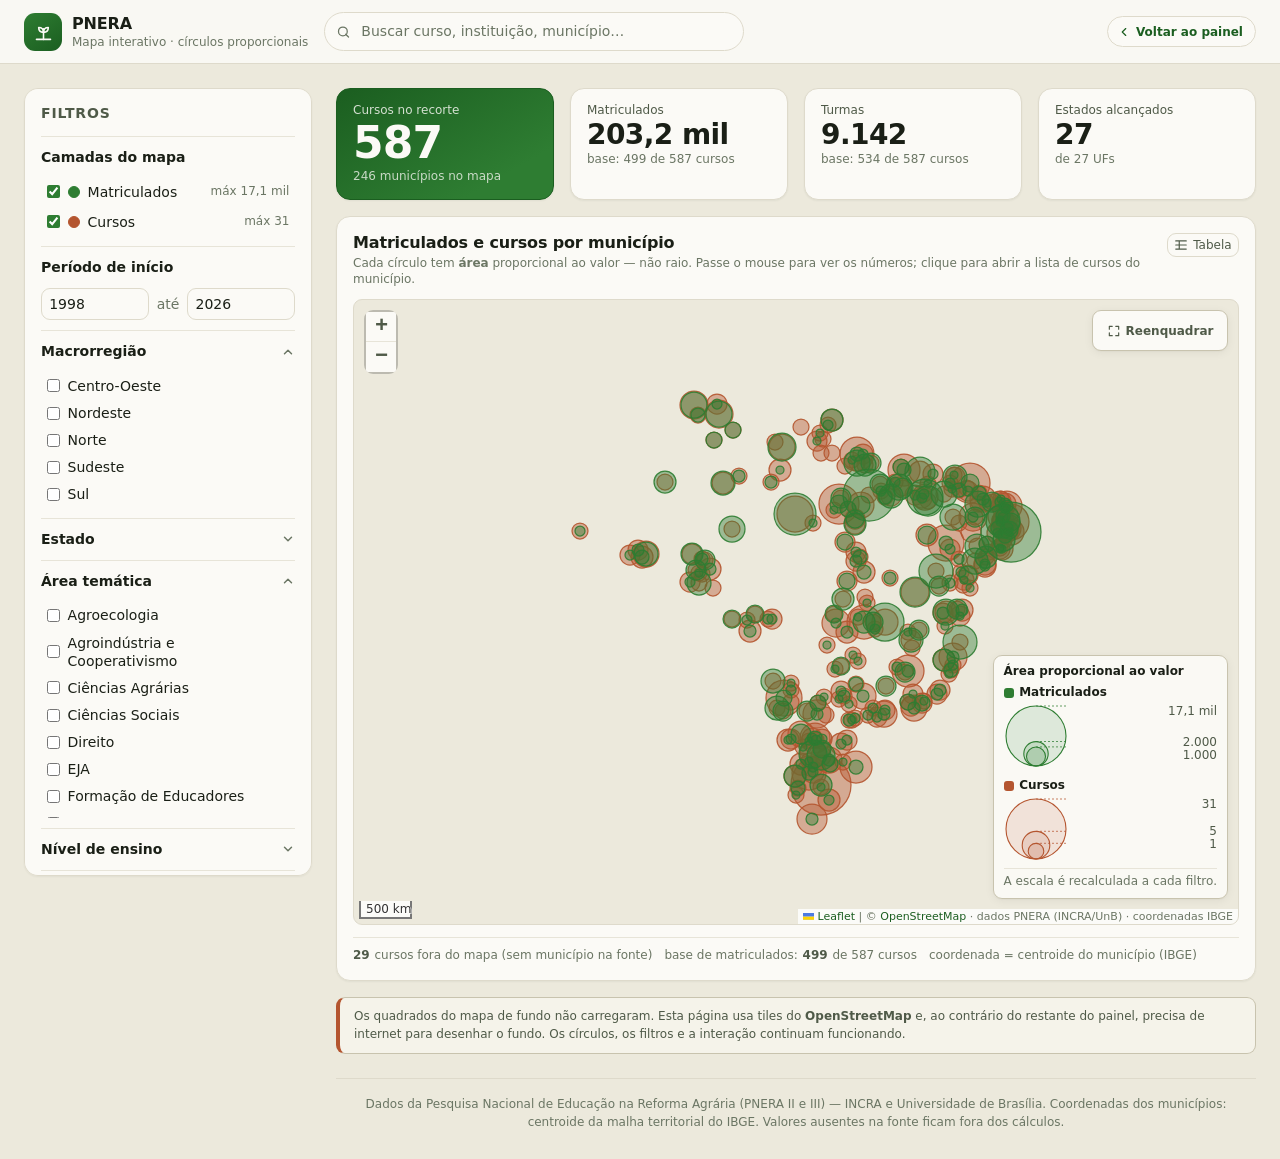
==== commit b567cca7: "botão "imprimir" em todos os cartões (gráficos, mapa, quadros e base de dados), com rodapé da logo d" ====
--- a/maps-interativo.html
+++ b/maps-interativo.html
@@ -15,9 +15,9 @@
   -->
   <link rel="stylesheet" href="assets/vendor/bootstrap.min.css">
   <link rel="stylesheet" href="assets/vendor/leaflet.css">
-  <link rel="stylesheet" href="assets/css/theme.css?v=11">
-  <link rel="stylesheet" href="assets/css/app.css?v=11">
-  <link rel="stylesheet" href="assets/css/maps-interativo.css?v=11">
+  <link rel="stylesheet" href="assets/css/theme.css?v=12">
+  <link rel="stylesheet" href="assets/css/app.css?v=12">
+  <link rel="stylesheet" href="assets/css/maps-interativo.css?v=12">
 </head>
 <body>
   <a class="skip-link" href="#mapa">Ir para o mapa</a>
@@ -159,9 +159,9 @@
 
   <script src="assets/vendor/bootstrap.bundle.min.js"></script>
   <script src="assets/vendor/leaflet.js"></script>
-  <script src="assets/js/dataset.js?v=11"></script>
-  <script src="assets/js/data.js?v=11"></script>
-  <script src="assets/js/municipio-coords.js?v=11"></script>
-  <script src="assets/js/maps-interativo.js?v=11"></script>
+  <script src="assets/js/dataset.js?v=12"></script>
+  <script src="assets/js/data.js?v=12"></script>
+  <script src="assets/js/municipio-coords.js?v=12"></script>
+  <script src="assets/js/maps-interativo.js?v=12"></script>
 </body>
 </html>
--- a/assets/css/app.css
+++ b/assets/css/app.css
@@ -675,6 +675,10 @@
   dominant-baseline: middle;
 }
 .map-furniture__north { font-size: 30px; font-weight: 650; }
+/* Cabecalhos "Legenda" e "Escala": mesmo peso nos dois cantos do mapa. O
+   `text.` iguala a especificidade de `.map-legend text` / `.map-furniture text`
+   (declarados antes), senao o tamanho e a cor deles venceriam. */
+text.map-heading { font-size: 21px; font-weight: 700; fill: var(--ink-2); }
 .map-legend__title { font-size: 20px; fill: var(--ink-muted); }
 .map-legend__num { font-size: 19px; }
 
@@ -792,6 +796,157 @@
 /* Situacao: "Concluido" e a regra (517 de 585) e fica na caixa neutra; so
    "Em andamento" ganha cor, porque e a excecao que a leitura procura. */
 .tag--andamento { background: #E4F0F7; border-color: var(--series-3); color: #0B5478; }
+
+/* --------------------------------------------------------------- quadros -- */
+
+/* Sub-abas dos quadros: o mesmo desenho da navegacao principal, um degrau
+   abaixo (fundo neutro, texto menor), para nao competir com ela. */
+.subnav {
+  display: flex;
+  gap: 0.25rem;
+  background: var(--surface-2);
+  border: 1px solid var(--border);
+  border-radius: var(--radius-pill);
+  padding: 0.2rem;
+  margin-bottom: 1rem;
+  overflow-x: auto;
+  scrollbar-width: none;
+}
+.subnav::-webkit-scrollbar { display: none; }
+.subnav__btn {
+  flex: 0 0 auto;
+  border: 0;
+  background: transparent;
+  color: var(--ink-2);
+  font-size: var(--step--1);
+  font-weight: 550;
+  padding: 0.4rem 0.8rem;
+  border-radius: var(--radius-pill);
+  cursor: pointer;
+  white-space: nowrap;
+}
+.subnav__btn:hover { background: var(--surface); color: var(--ink); }
+.subnav__btn[aria-selected='true'] {
+  background: var(--surface);
+  color: var(--brand-deep);
+  box-shadow: var(--shadow-sm);
+  outline: 1px solid var(--series-1);
+}
+
+.quadro-busca { width: 260px; max-width: 100%; }
+/* O d-flex do Bootstrap e !important e venceria o atributo hidden. */
+.quadro-toolbar [hidden] { display: none !important; }
+
+/* Cabecalho fixo so funciona com rolagem propria: a tabela rola dentro do
+   cartao, e o titulo das colunas fica sempre a vista. */
+.quadro-scroll {
+  max-height: 70vh;
+  overflow: auto;
+  overscroll-behavior: contain;
+}
+
+.quadro-table {
+  width: 100%;
+  border-collapse: separate;
+  border-spacing: 0;
+  font-size: var(--step--1);
+}
+.quadro-table--agrupado { min-width: 820px; }
+.quadro-table--cruzado { min-width: 760px; }
+.quadro-table--ies { min-width: 1180px; }
+
+.quadro-table th,
+.quadro-table td {
+  padding: 0.45rem 0.7rem;
+  border-bottom: 1px solid var(--grid);
+  text-align: left;
+  vertical-align: top;
+}
+.quadro-table thead th {
+  position: sticky;
+  top: 0;
+  background: var(--surface-2);
+  color: var(--ink-2);
+  font-weight: 600;
+  white-space: nowrap;
+  z-index: 2;
+  border-bottom: 1px solid var(--border-strong);
+}
+.quadro-table .num {
+  text-align: right;
+  font-variant-numeric: tabular-nums;
+  white-space: nowrap;
+}
+.quadro-table th.sortable { cursor: pointer; user-select: none; }
+.quadro-table th.sortable:hover { color: var(--ink); }
+.quadro-table th .dir { color: var(--brand-deep); }
+.quadro-col-nome { min-width: 280px; }
+.quadro-org { white-space: normal; }
+.quadro-ufs { white-space: normal; min-width: 120px; color: var(--ink-2); }
+
+.quadro-linha:hover td { background: var(--brand-wash); }
+.quadro-linha.is-resto td { color: var(--ink-muted); font-style: italic; }
+
+/* Cruzado: a celula colorida carrega o valor; zero fica neutro. */
+.quadro-table--cruzado td.num { min-width: 84px; }
+.quadro-table td.quadro-zero { color: var(--ink-muted); }
+.quadro-table .quadro-col-total {
+  font-weight: 620;
+  border-left: 1px solid var(--border);
+  background: var(--surface-2);
+}
+.quadro-table thead .quadro-col-total { background: var(--surface-2); }
+
+/* Grupo: a linha-cabecalho e o total do territorio, as de baixo detalham. */
+.quadro-grupo__head th,
+.quadro-grupo__head td {
+  background: var(--surface-2);
+  font-weight: 620;
+  color: var(--ink);
+  border-top: 1px solid var(--border);
+}
+.quadro-grupo__head th { padding: 0; }
+.quadro-grupo__btn {
+  display: flex;
+  align-items: baseline;
+  flex-wrap: wrap;
+  gap: 0.15rem 0.5rem;
+  width: 100%;
+  border: 0;
+  background: transparent;
+  padding: 0.5rem 0.7rem;
+  text-align: left;
+  color: inherit;
+  font: inherit;
+  cursor: pointer;
+}
+.quadro-grupo__btn .chev {
+  align-self: center;
+  flex: 0 0 auto;
+  color: var(--ink-muted);
+  transition: transform 0.15s ease;
+}
+.quadro-grupo__btn[aria-expanded='false'] .chev { transform: rotate(-90deg); }
+.quadro-grupo__btn:focus-visible { outline: 2px solid var(--ring); outline-offset: -2px; }
+.quadro-grupo__sub { font-weight: 400; color: var(--ink-muted); font-size: var(--step--1); }
+.quadro-grupo.is-fechado .quadro-linha { display: none; }
+.quadro-grupo .quadro-linha .quadro-org { padding-left: 2.1rem; }
+
+.quadro-table tfoot th,
+.quadro-table tfoot td {
+  position: sticky;
+  bottom: 0;
+  background: var(--surface);
+  font-weight: 650;
+  border-top: 2px solid var(--border-strong);
+  border-bottom: 0;
+  z-index: 1;
+}
+
+@media (max-width: 575.98px) {
+  .quadro-busca { width: 100%; }
+  .quadro-col-nome { min-width: 200px; }
+}
 
 /* -------------------------------------------------------- estados vazios -- */
 
@@ -864,38 +1019,149 @@
   }
 }
 
-/* Assinatura do mapa impresso: so existe na folha (ver bloco @media print). */
-.print-caption { display: none; }
+/* Apensos que so existem na folha: a linha do recorte, o rodape com a fonte e a
+   logo do Pronera, e a imagem do grafico congelado (ver bloco @media print). */
+.print-caption,
+.print-footer,
+.print-img { display: none; }
 
 @media print {
   .topbar, .filters-panel, .viewnav, .card__tools, .pager { display: none !important; }
   .shell { grid-template-columns: 1fr; }
   .card { break-inside: avoid; box-shadow: none; }
 
-  /* ----------------------------------------- imprimir so o cartao do mapa --
-     O botao "Imprimir mapa" marca o cartao e liga este modo no body; tudo que
-     nao esta no caminho ate ele sai da folha, sem abrir uma segunda janela. */
-  body.imprimindo-mapa > *:not(.shell),
-  body.imprimindo-mapa .shell > *:not(main),
-  body.imprimindo-mapa main > *:not(#painel),
-  body.imprimindo-mapa #painel > *:not(.grid),
-  body.imprimindo-mapa #painel .grid > *:not(.is-print-target) { display: none !important; }
+  /* ------------------------------------------- imprimir so um cartao --
+     O botao "Imprimir" do cabecalho marca o cartao e liga este modo no body;
+     tudo que nao esta no caminho ate ele sai da folha, sem abrir uma segunda
+     janela. Um mecanismo so para grafico, mapa, quadro e base de dados — tres
+     copias quase iguais era o que havia antes, e divergiriam na primeira
+     correcao. A dica de uso e as barras de controle saem junto: na folha nao
+     ha o que clicar, filtrar nem ordenar. */
+  body.imprimindo-cartao > *:not(.shell),
+  body.imprimindo-cartao .shell > *:not(main),
+  body.imprimindo-cartao main > *:not(#painel),
+  body.imprimindo-cartao #painel > *:not(.grid),
+  body.imprimindo-cartao #painel .grid > *:not(.is-print-target),
+  body.imprimindo-cartao .is-print-target .subnav,
+  body.imprimindo-cartao .is-print-target .data-toolbar,
+  body.imprimindo-cartao .is-print-target .card__hint { display: none !important; }
 
   /* A grade vira bloco: em grid o cartao ainda ocuparia so as colunas do span. */
-  body.imprimindo-mapa #painel .grid { display: block; }
-  body.imprimindo-mapa .card.is-print-target {
+  body.imprimindo-cartao #painel .grid { display: block; }
+  body.imprimindo-cartao .card.is-print-target {
     border: 0;
     padding: 0;
     margin: 0;
   }
-  /* Seletor de medida e gemeo em tabela ficam fora: a folha leva o desenho. */
-  body.imprimindo-mapa .card.is-print-target .data-toolbar,
-  body.imprimindo-mapa .card.is-print-target .table-view { display: none !important; }
-
-  body.imprimindo-mapa .print-caption {
+
+  /* O grafico entra na folha como imagem (congelarGrafico, em charts.js): o
+     <canvas> e um bitmap do tamanho que tinha na tela e seria esticado ate a
+     largura da pagina, deformando texto e barras. Sem a imagem — exportacao
+     bloqueada, modo tabela — o canvas segue valendo, para a folha nunca sair
+     em branco. */
+  body.imprimindo-cartao .is-print-target .chart-box { height: auto !important; }
+  body.imprimindo-cartao .is-print-target .chart-box.has-print-img canvas { display: none !important; }
+  body.imprimindo-cartao .is-print-target .print-img {
+    display: block;
+    max-width: 100%;
+    height: auto;
+    margin: 0 auto;
+  }
+
+  /* Legenda do recorte: fecha a figura, ou abre a tabela longa quando o cartao
+     pede a legenda no topo (ver `legendaNoTopo` em charts.js). */
+  body.imprimindo-cartao .print-caption {
     display: block;
     margin: 0.6rem 0 0;
     font-size: 9pt;
     color: var(--ink-muted);
   }
-}
+  body.imprimindo-cartao .card__head + .print-caption { margin: 0 0 0.6rem; }
+
+  /* Rodape em dois blocos lado a lado: fonte + endereco | logo do Pronera. */
+  body.imprimindo-cartao .print-footer {
+    display: grid;
+    grid-template-columns: 1fr auto;
+    align-items: center;
+    gap: 1.5rem;
+    margin-top: 0.8rem;
+    padding-top: 0.6rem;
+    border-top: 1px solid var(--border);
+    break-inside: avoid;
+  }
+  body.imprimindo-cartao .print-footer__fonte {
+    font-size: 9pt;
+    color: var(--ink-2);
+  }
+  body.imprimindo-cartao .print-footer__fonte p { margin: 0 0 0.25rem; }
+  body.imprimindo-cartao .print-footer__fonte p:last-child { margin-bottom: 0; }
+  body.imprimindo-cartao .print-footer__logo img {
+    display: block;
+    height: 14mm;
+    width: auto;
+  }
+
+  /* ------------------------------------------------ tabelas na folha --
+     Gemeo em tabela, quadros e base de dados saem inteiros: sem rolagem
+     propria, sem cabecalho grudado, e o cabecalho se repete em cada folha. */
+  body.imprimindo-cartao .table-view,
+  body.imprimindo-cartao .quadro-scroll,
+  body.imprimindo-cartao .data-scroll {
+    max-height: none;
+    overflow: visible;
+    border: 0;
+  }
+  body.imprimindo-cartao .quadro-table,
+  body.imprimindo-cartao .data-table { min-width: 0; font-size: 8.5pt; }
+  /* Nenhuma tabela sai cortada na margem. Na tela as larguras minimas e o
+     nowrap existem porque ha rolagem horizontal; na folha nao ha para onde
+     rolar, entao o cabecalho quebra linha, as larguras minimas caem e palavra
+     comprida quebra em vez de empurrar a coluna para fora da pagina. */
+  body.imprimindo-cartao .table-view table,
+  body.imprimindo-cartao .quadro-table,
+  body.imprimindo-cartao .data-table { width: 100%; }
+  body.imprimindo-cartao .data-table .cell-name,
+  body.imprimindo-cartao .quadro-col-nome,
+  body.imprimindo-cartao .quadro-ufs,
+  body.imprimindo-cartao .quadro-table--cruzado th.num,
+  body.imprimindo-cartao .quadro-table--cruzado td.num { min-width: 0; }
+  body.imprimindo-cartao .table-view th,
+  body.imprimindo-cartao .table-view td,
+  body.imprimindo-cartao .quadro-table th,
+  body.imprimindo-cartao .data-table th { white-space: normal; }
+  body.imprimindo-cartao .table-view th,
+  body.imprimindo-cartao .table-view td,
+  body.imprimindo-cartao .quadro-table th,
+  body.imprimindo-cartao .quadro-table td,
+  body.imprimindo-cartao .data-table th,
+  body.imprimindo-cartao .data-table td { overflow-wrap: break-word; }
+  /* break-word, nunca anywhere: anywhere entra no calculo da largura minima da
+     coluna e o navegador passa a quebrar no meio de qualquer palavra — "2026"
+     vira "2.0 26" e "UF" vira "U F". E numero nao quebra nunca. */
+  body.imprimindo-cartao .table-view .num,
+  body.imprimindo-cartao .quadro-table .num,
+  body.imprimindo-cartao .data-table .num { white-space: nowrap; }
+  body.imprimindo-cartao .table-view thead,
+  body.imprimindo-cartao .quadro-table thead,
+  body.imprimindo-cartao .data-table thead { display: table-header-group; }
+  body.imprimindo-cartao .table-view thead th,
+  body.imprimindo-cartao .quadro-table thead th,
+  body.imprimindo-cartao .quadro-table tfoot th,
+  body.imprimindo-cartao .quadro-table tfoot td,
+  body.imprimindo-cartao .data-table thead th { position: static; }
+  body.imprimindo-cartao .table-view tr,
+  body.imprimindo-cartao .quadro-table tr,
+  body.imprimindo-cartao .data-table tr { break-inside: avoid; }
+  body.imprimindo-cartao .quadro-table th,
+  body.imprimindo-cartao .quadro-table td,
+  body.imprimindo-cartao .data-table th,
+  body.imprimindo-cartao .data-table td { padding: 0.25rem 0.4rem; }
+  /* As celulas do quadro cruzado sao a rampa sequencial: sem print-color-adjust
+     o navegador descarta o fundo e a leitura por intensidade se perde. */
+  body.imprimindo-cartao .quadro-table td[style] { print-color-adjust: exact; -webkit-print-color-adjust: exact; }
+  body.imprimindo-cartao .quadro-grupo__btn .chev { display: none; }
+
+  /* Quadro e base de dados podem passar de uma folha; o cartao de grafico, nao. */
+  body.imprimindo-cartao .card.is-print-target.quadros,
+  body.imprimindo-cartao .card.is-print-target.base-dados { break-inside: auto; }
+}
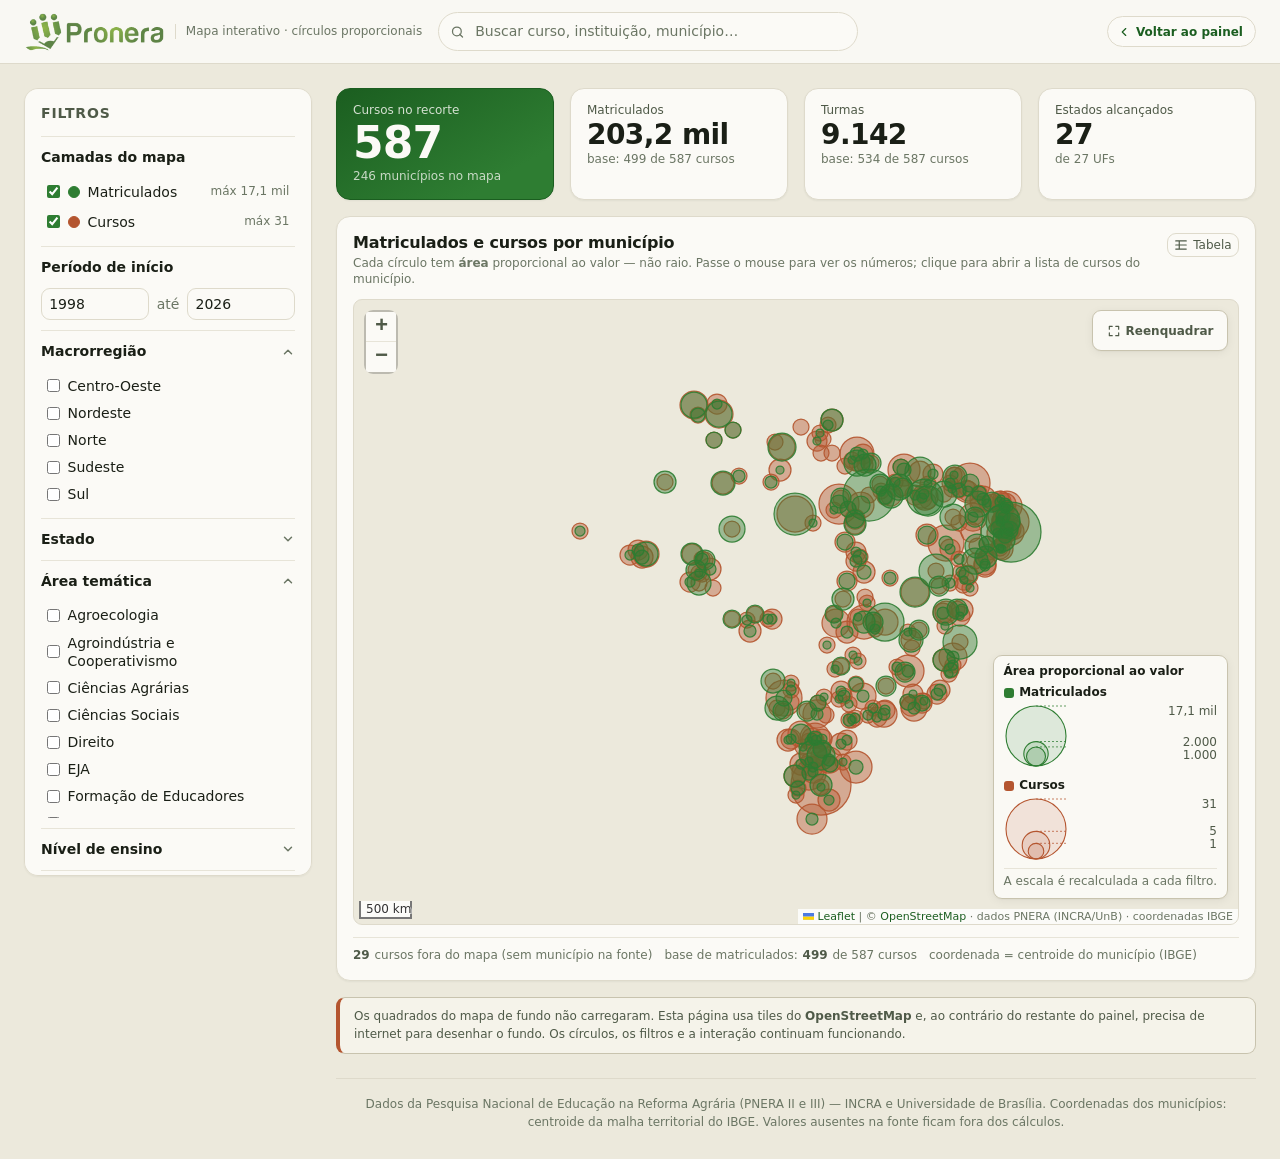
==== commit 60246cfd: "cabeçalho com a logo oficial do Pronera: no lugar do ícone desenhado e do título "PNERA", a topbar d" ====
--- a/maps-interativo.html
+++ b/maps-interativo.html
@@ -15,25 +15,17 @@
   -->
   <link rel="stylesheet" href="assets/vendor/bootstrap.min.css">
   <link rel="stylesheet" href="assets/vendor/leaflet.css">
-  <link rel="stylesheet" href="assets/css/theme.css?v=12">
-  <link rel="stylesheet" href="assets/css/app.css?v=12">
-  <link rel="stylesheet" href="assets/css/maps-interativo.css?v=12">
+  <link rel="stylesheet" href="assets/css/theme.css?v=18">
+  <link rel="stylesheet" href="assets/css/app.css?v=18">
+  <link rel="stylesheet" href="assets/css/maps-interativo.css?v=18">
 </head>
 <body>
   <a class="skip-link" href="#mapa">Ir para o mapa</a>
 
   <header class="topbar">
     <a class="brand" href="index.html">
-      <span class="brand__mark" aria-hidden="true">
-        <svg viewBox="0 0 24 24" fill="none" stroke="currentColor" stroke-width="1.8" stroke-linecap="round" stroke-linejoin="round">
-          <path d="M12 21V9"/>
-          <path d="M12 13c-3.5 0-5.5-2-5.5-5.5C10 7.5 12 9.5 12 13z"/>
-          <path d="M12 13c3.5 0 5.5-2 5.5-5.5C14 7.5 12 9.5 12 13z"/>
-          <path d="M4 21h16"/>
-        </svg>
-      </span>
+      <img class="brand__logo" src="assets/img/logo_pronera-dashboard.png" alt="Pronera" width="250" height="71">
       <span>
-        <span class="brand__title">PNERA</span>
         <span class="brand__sub d-block">Mapa interativo · círculos proporcionais</span>
       </span>
     </a>
@@ -159,9 +151,9 @@
 
   <script src="assets/vendor/bootstrap.bundle.min.js"></script>
   <script src="assets/vendor/leaflet.js"></script>
-  <script src="assets/js/dataset.js?v=12"></script>
-  <script src="assets/js/data.js?v=12"></script>
-  <script src="assets/js/municipio-coords.js?v=12"></script>
-  <script src="assets/js/maps-interativo.js?v=12"></script>
+  <script src="assets/js/dataset.js?v=18"></script>
+  <script src="assets/js/data.js?v=18"></script>
+  <script src="assets/js/municipio-coords.js?v=18"></script>
+  <script src="assets/js/maps-interativo.js?v=18"></script>
 </body>
 </html>
--- a/assets/css/app.css
+++ b/assets/css/app.css
@@ -56,27 +56,24 @@
   color: inherit;
   flex: 0 0 auto;
 }
-.brand__mark {
-  width: 38px;
-  height: 38px;
-  border-radius: 11px;
-  background: linear-gradient(145deg, var(--series-1), var(--brand-deep));
-  display: grid;
-  place-items: center;
-  color: var(--ink-on-dark);
+/* Logo oficial (logo_pronera-dashboard.png, 250x71, fundo transparente):
+   a 40px de altura ela cabe na topbar de 64px sem esticar a barra. */
+.brand__logo {
+  display: block;
+  height: 40px;
+  width: auto;
   flex: 0 0 auto;
 }
-.brand__mark svg { width: 21px; height: 21px; }
-.brand__title {
-  font-size: var(--step-1);
-  font-weight: 650;
-  line-height: 1.1;
-  letter-spacing: -0.01em;
-}
+/* O subtitulo fica ao lado da logo, separado por um filete. */
 .brand__sub {
   font-size: var(--step--1);
   color: var(--ink-muted);
   line-height: 1.2;
+  padding-left: 0.625rem;
+  border-left: 1px solid var(--border);
+}
+@media (max-width: 575.98px) {
+  .brand__logo { height: 32px; }
 }
 
 .topbar__search {
@@ -1044,7 +1041,8 @@
   body.imprimindo-cartao #painel .grid > *:not(.is-print-target),
   body.imprimindo-cartao .is-print-target .subnav,
   body.imprimindo-cartao .is-print-target .data-toolbar,
-  body.imprimindo-cartao .is-print-target .card__hint { display: none !important; }
+  body.imprimindo-cartao .is-print-target .card__hint,
+  body.imprimindo-cartao .is-print-limpo .card__foot { display: none !important; }
 
   /* A grade vira bloco: em grid o cartao ainda ocuparia so as colunas do span. */
   body.imprimindo-cartao #painel .grid { display: block; }
@@ -1061,10 +1059,21 @@
      em branco. */
   body.imprimindo-cartao .is-print-target .chart-box { height: auto !important; }
   body.imprimindo-cartao .is-print-target .chart-box.has-print-img canvas { display: none !important; }
+  /* A imagem cabe numa folha so: a largura acompanha a pagina, mas a altura
+     tem teto. Sem ele, grafico alto e estreito — "Estados com mais cursos",
+     27 barras = 974px numa coluna span-5 — esticado ate a largura da pagina
+     ficava com ~390mm, mais alto que uma A4 inteira; a imagem nao se divide,
+     o cartao pede break-inside: avoid, e o navegador soltava folhas em
+     branco antes e deixava o rodape por cima das barras. 200mm = A4 retrato
+     menos margens, titulo, nota de cobertura, legenda e rodape. Com
+     width/height auto o navegador reduz a imagem mantendo a proporcao; os
+     graficos baixos e largos nunca chegam ao teto e saem como antes. */
   body.imprimindo-cartao .is-print-target .print-img {
     display: block;
+    width: auto;
     max-width: 100%;
     height: auto;
+    max-height: 200mm;
     margin: 0 auto;
   }
 
@@ -1095,11 +1104,20 @@
   }
   body.imprimindo-cartao .print-footer__fonte p { margin: 0 0 0.25rem; }
   body.imprimindo-cartao .print-footer__fonte p:last-child { margin-bottom: 0; }
+  /* Duas imagens a direita: o desenho do Pronera e, ao lado, a logo.
+     9,8mm = 14mm menos 30%, a pedido: a logo continua na folha, so menor; o
+     desenho sai com cerca de 60px (16mm), a altura pedida para o rodape. */
+  body.imprimindo-cartao .print-footer__logo {
+    display: flex;
+    align-items: center;
+    gap: 0.6rem;
+  }
   body.imprimindo-cartao .print-footer__logo img {
     display: block;
-    height: 14mm;
+    height: 9.8mm;
     width: auto;
   }
+  body.imprimindo-cartao .print-footer__logo img:first-child { height: 16mm; }
 
   /* ------------------------------------------------ tabelas na folha --
      Gemeo em tabela, quadros e base de dados saem inteiros: sem rolagem
